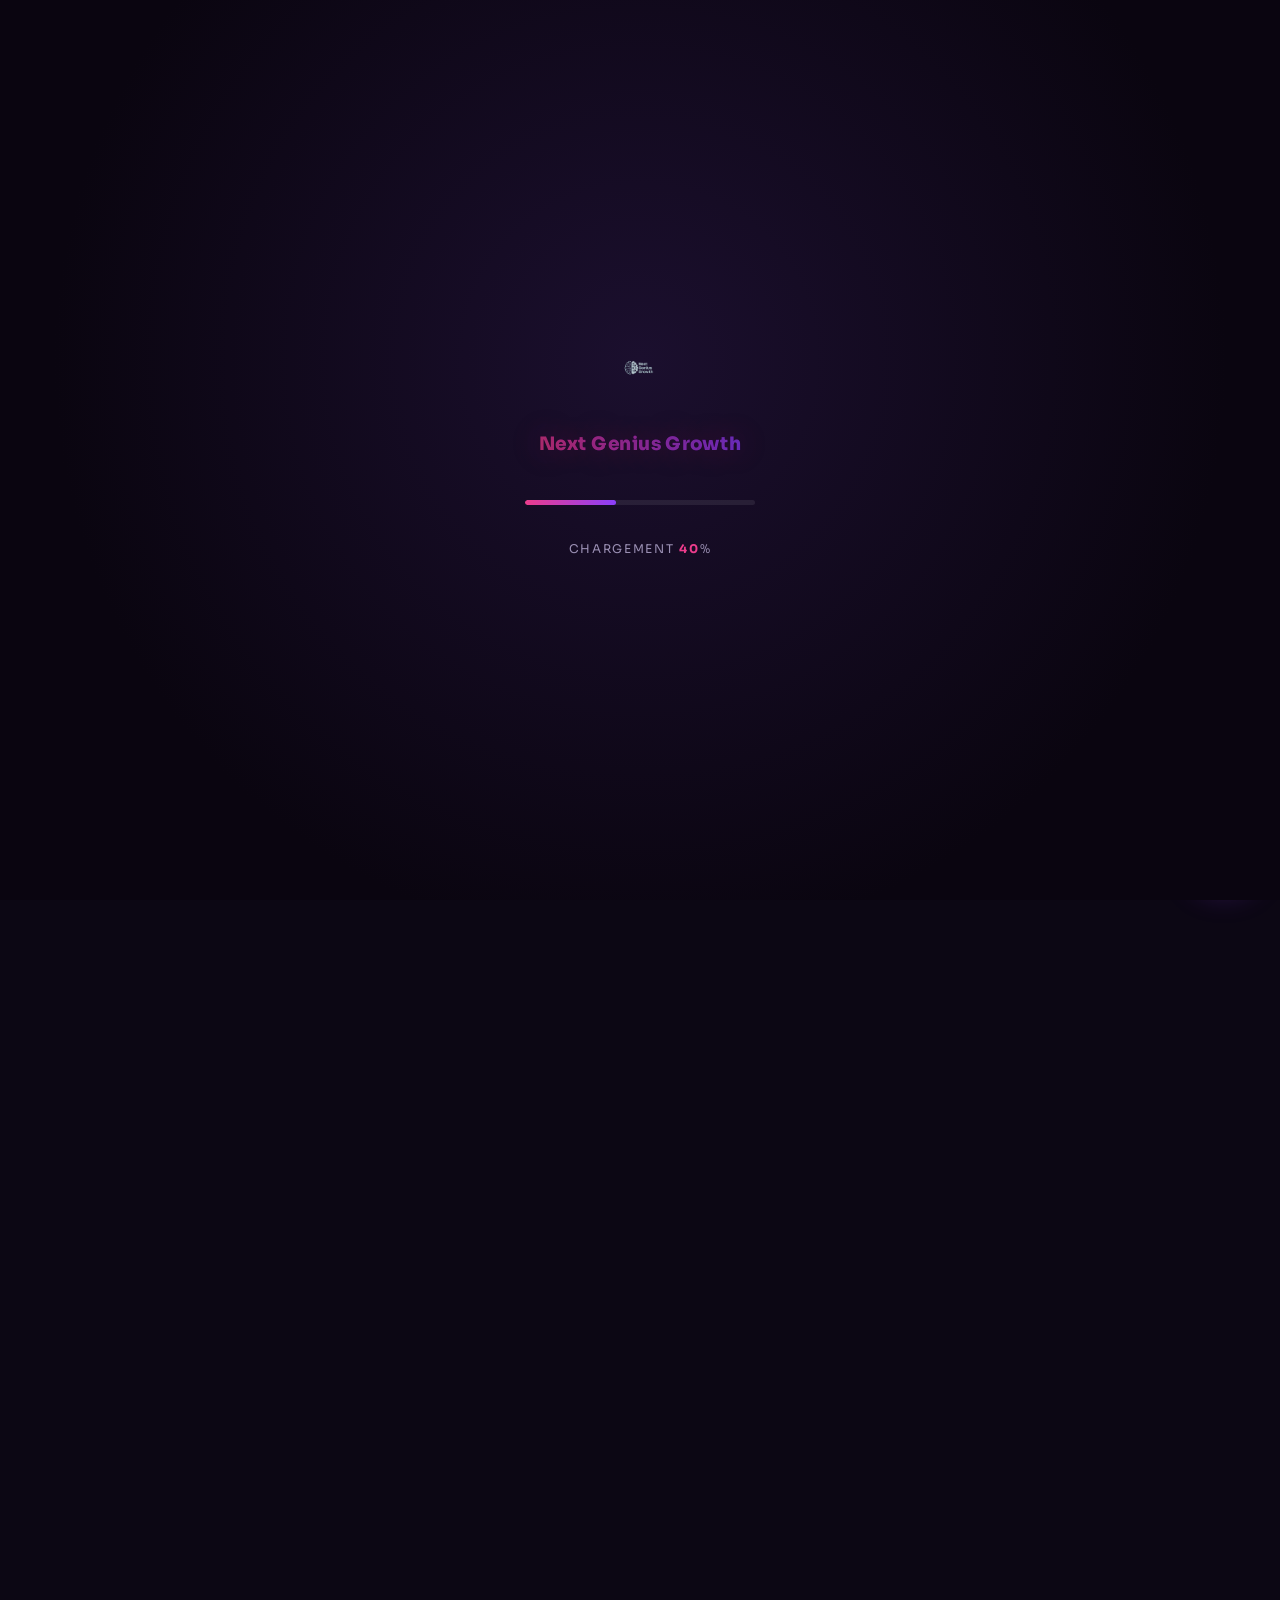
==== index.html @ 1a868443 "Add files via upload" ====
<!DOCTYPE html>
<html lang="fr">
<head>
<meta charset="UTF-8">
<meta name="viewport" content="width=device-width, initial-scale=1.0">
<title>Next Genius Growth — Solutions IT & Marketing Digital</title>
<link rel="stylesheet" href="style.css">
</head>
<body class="is-loading">

<!-- ===== PRÉCHARGEUR — le nom grossit pendant 10s ===== -->
<div id="preloader" class="preloader">
  <div class="preloader-inner">
    <img src="assets/logo.png" alt="Next Genius Growth" class="preloader-logo-small">
    <h1 id="growName" class="grow-name">Next Genius Growth</h1>
    <div class="preloader-bar"><div id="barFill" class="preloader-bar-fill"></div></div>
    <p class="preloader-text">Chargement <span id="loadPercent">0</span>%</p>
  </div>
</div>

<!-- ===== CONTENU DU SITE ===== -->
<div id="siteContent" class="site-content">

<header>
  <nav>
    <a href="index.html" class="logo"><img src="assets/logo.png" alt="Next Genius Growth" class="logo-img"></a>
    <div class="nav-links">
      <a href="index.html" class="active">Accueil</a>
      <a href="apropos.html">À propos</a>
      <a href="services.html">Services</a>
      <a href="contact.html">Contact</a>
    </div>
    <div class="nav-cta">
      <a href="contact.html" class="btn btn-grad btn-small">Commencer</a>
      <button class="burger" aria-label="Menu"><span></span><span></span><span></span></button>
    </div>
  </nav>
</header>

<main>

  <!-- HERO -->
  <section class="hero">
    <div class="container hero-grid">
      <div class="hero-copy">
        <span class="eyebrow">Développement web & mobile</span>
        <h1>Des solutions IT qui<br>vous font <span class="accent">travailler plus intelligemment</span></h1>
        <p>Nous concevons des produits digitaux rapides, sécurisés et pensés pour vos utilisateurs — du premier wireframe jusqu'à la mise en production.</p>
        <div style="display:flex; gap:16px; flex-wrap:wrap; justify-content:center;">
          <a href="services.html" class="btn btn-grad">Découvrir nos offres</a>
          <a href="index.html#portfolio" class="btn btn-outline">Voir le portfolio</a>
        </div>
      </div>
      <div class="hero-visual">
        <div class="glow-dot d1"></div>
        <div class="glow-dot d2"></div>
        <div>
          <div class="monitor">
            <div class="monitor-screen">
              <span class="badge">Nouveau projet</span>
              <h4>Créons ensemble une expérience digitale mémorable</h4>
              <div class="bars"><div></div><div></div><div></div></div>
            </div>
          </div>
          <div class="monitor-stand"></div>
          <div class="monitor-base"></div>
          <div class="kb"></div>
        </div>
      </div>
    </div>
  </section>

  <!-- DESCRIPTIONS + FEATURE -->
  <section class="split container">
    <div>
      <div class="desc-block">
        <h2>Ce que nous faisons</h2>
        <p>Chez Next Genius Growth, nous accompagnons les entreprises dans leur transformation digitale : sites web performants, applications sur mesure et stratégies marketing basées sur la donnée.</p>
      </div>
      <div class="desc-block">
        <p>Notre équipe combine design, technique et analyse pour livrer des produits qui convertissent réellement — pas seulement des interfaces jolies, mais des outils qui font grandir votre activité.</p>
      </div>
      <ul class="checklist">
        <li>Expertise en solutions digitales</li>
        <li>Sécurité renforcée à chaque étape</li>
        <li>Approche design innovante</li>
        <li>Stratégie digitale sur mesure</li>
        <li>Marketing stratégique data-driven</li>
        <li>Réactivité et scalabilité</li>
        <li>Décisions basées sur la donnée</li>
        <li>Historique de résultats prouvés</li>
      </ul>
    </div>
    <aside class="feature-card">
      <h3>Nos atouts</h3>
      <ul>
        <li><span class="dot"></span>Interfaces pensées UX/UI</li>
        <li><span class="dot"></span>Objectifs clairs et mesurables</li>
        <li><span class="dot"></span>Applications sécurisées</li>
        <li><span class="dot"></span>Expérience utilisateur fluide</li>
        <li><span class="dot"></span>Design visuel soigné</li>
      </ul>
      <a href="contact.html" class="btn btn-grad">Télécharger la brochure</a>
    </aside>
  </section>

  <!-- SERVICES TEASER -->
  <section class="services container">
    <div class="services-head reveal">
      <span class="eyebrow">Nos activités</span>
      <h2>Cinq expertises, un seul partenaire digital</h2>
      <p>Développement, growth, paiement mobile : découvrez tout ce que nous mettons en œuvre pour votre réussite.</p>
    </div>
    <div class="services-grid">
      <div class="service-card reveal-zoom" style="--d:.05s">
        <div class="service-icon">💻</div>
        <h4>Développement Web & Mobile</h4>
        <p>Sites, e-commerce et applications mobiles sur mesure, pensés pour la performance.</p>
      </div>
      <div class="service-card reveal-zoom" style="--d:.12s">
        <div class="service-icon">🌐</div>
        <h4>Community Builder</h4>
        <p>Animation et croissance de vos communautés sur les réseaux sociaux.</p>
      </div>
      <div class="service-card reveal-zoom" style="--d:.19s">
        <div class="service-icon">🎯</div>
        <h4>Stratégie Digitale</h4>
        <p>Audit, positionnement et feuille de route pour atteindre vos objectifs.</p>
      </div>
      <div class="service-card reveal-zoom" style="--d:.26s">
        <div class="service-icon">💳</div>
        <h4>Agrégateurs de Paiement Mobile</h4>
        <p>Intégration de solutions Mobile Money, Wave, Orange Money dans vos plateformes.</p>
      </div>
      <div class="service-card reveal-zoom" style="--d:.33s">
        <div class="service-icon">📈</div>
        <h4>Marketing Digital</h4>
        <p>Campagnes, SEO/SEA et contenu pour générer trafic qualifié et conversions.</p>
      </div>
      <div class="service-card service-card-cta reveal-zoom" style="--d:.4s">
        <h4>Envie d'en savoir plus ?</h4>
        <p>Découvrez le détail de chaque offre sur notre page Services.</p>
        <a href="services.html" class="btn btn-grad btn-small">Voir nos services</a>
      </div>
    </div>
  </section>

  <!-- PROCESS -->
  <section class="process">
    <div class="container">
      <div class="process-head reveal">
        <span class="eyebrow">Comment ça marche</span>
        <h2>Des résultats concrets en 3 étapes simples</h2>
      </div>
      <div class="steps">
        <div class="step-card reveal" style="--d:.05s">
          <div class="step-icon">1</div>
          <h4>Consultation gratuite</h4>
          <p>On échange sur vos objectifs, votre marché et vos contraintes techniques.</p>
          <a href="contact.html" class="btn btn-grad btn-small">Discuter</a>
        </div>
        <div class="step-card reveal" style="--d:.12s">
          <div class="step-icon">2</div>
          <h4>Découverte du produit</h4>
          <p>Nous cadrons le périmètre et priorisons les fonctionnalités clés.</p>
          <a href="services.html" class="btn btn-grad btn-small">En savoir plus</a>
        </div>
        <div class="step-card reveal" style="--d:.19s">
          <div class="step-icon">3</div>
          <h4>Wireframe & production</h4>
          <p>Maquettes, design final puis développement itératif.</p>
          <a href="services.html" class="btn btn-grad btn-small">En savoir plus</a>
        </div>
        <div class="step-card reveal" style="--d:.26s">
          <div class="step-icon">4</div>
          <h4>Application prototype</h4>
          <p>Tests, retours utilisateurs et mise en ligne du produit.</p>
          <a href="contact.html" class="btn btn-grad btn-small">Lancer</a>
        </div>
      </div>
    </div>
  </section>

  <!-- SHOWCASE -->
  <section id="portfolio" class="showcase container">
    <div class="showcase-frame reveal">
      <div class="showcase-copy">
        <span class="eyebrow">L'avantage Next Genius Growth</span>
        <h2>L'excellence digitale, pensée pour durer</h2>
        <p>De la stratégie à l'exécution, nous construisons des produits robustes qui accompagnent votre croissance sur le long terme.</p>
        <a href="apropos.html" class="btn btn-grad">Découvrir</a>
      </div>
    </div>
  </section>

  <!-- TESTIMONIALS -->
  <section class="testimonials container">
    <span class="eyebrow">Témoignages</span>
    <h2>Ce que disent nos clients</h2>
    <div class="t-grid">
      <div class="t-card reveal" style="--d:.05s">
        <p>« Next Genius Growth a transformé notre présence en ligne. Leur expertise web et leur approche créative ont considérablement renforcé notre marque. »</p>
        <div class="t-person">
          <div class="t-avatar">ST</div>
          <div><strong>Fatim Toure</strong><span>Tour Ray Cosmetics</span></div>
        </div>
      </div>
      <div class="t-card reveal" style="--d:.15s">
        <p>« Choisir Next Genius Growth pour notre marketing digital a tout changé. Notre référencement a décollé et notre visibilité a explosé. »</p>
        <div class="t-person">
          <div class="t-avatar">MC</div>
          <div><strong>Michael Digbeu</strong><span>Digbeu Electronics</span></div>
        </div>
      </div>
      <div class="t-card reveal" style="--d:.25s">
        <p>« L'analyse de données fournie par Next Genius Growth nous a été précieuse. Leur expertise nous aide à prendre de meilleures décisions. »</p>
        <div class="t-person">
          <div class="t-avatar">RM</div>
          <div><strong>George Kouamé</strong><span>Barold Assurances</span></div>
        </div>
      </div>
    </div>
    <div class="t-dots"><span></span><span class="on"></span><span></span></div>
  </section>

</main>

<footer>
  <div class="container">
    <div class="footer-grid">
      <div class="footer-brand">
        <a href="index.html" class="logo"><img src="assets/logo.png" alt="Next Genius Growth" class="logo-img"></a>
        <p>Transformer les idées en excellence digitale. Nous élevons votre solution digitale grâce à un design innovant et une stratégie sur mesure.</p>
        <div class="socials">
          <a href="#">f</a><a href="#">in</a><a href="#">ig</a><a href="#">yt</a>
        </div>
      </div>
      <div class="footer-col">
        <h5>Services</h5>
        <ul>
          <li><a href="services.html">Développement web & mobile</a></li>
          <li><a href="services.html">Community builder</a></li>
          <li><a href="services.html">Stratégie digitale</a></li>
          <li><a href="services.html">Agrégateurs de paiement mobile</a></li>
          <li><a href="services.html">Marketing digital</a></li>
        </ul>
      </div>
      <div class="footer-col">
        <h5>Contact</h5>
        <ul>
          <li><a href="tel:+2250105506377">+225 01 05 50 63 77</a></li>
          <li><a href="mailto:goldgeniusgeneration@gmail.com">goldgeniusgeneration@gmail.com</a></li>
          <li><a href="contact.html">Nous écrire</a></li>
        </ul>
      </div>
      <div class="footer-col">
        <h5>Entreprise</h5>
        <ul>
          <li><a href="apropos.html">À propos</a></li>
          <li><a href="apropos.html">Notre équipe</a></li>
          <li><a href="apropos.html">Notre parcours</a></li>
          <li><a href="services.html">Nos services</a></li>
          <li><a href="contact.html">Mentions légales</a></li>
        </ul>
      </div>
    </div>
    <div class="footer-bottom">
      <span>© 2026 Next Genius Growth. Tous droits réservés.</span>
      <div class="links">
        <a href="#">Conditions d'utilisation</a>
        <a href="#">Politique de confidentialité</a>
        <a href="#">Politique de cookies</a>
      </div>
    </div>
  </div>
</footer>

</div><!-- /siteContent -->

<!-- ===== POPUP ===== -->
<div id="popupOverlay" class="popup-overlay">
  <div class="popup-card">
    <button id="popupClose" class="popup-close" aria-label="Fermer">✕</button>
    <div class="popup-icon">🎁</div>
    <h3>Un audit digital offert</h3>
    <p>Laissez-nous votre email, notre équipe vous contacte sous 24h pour un audit gratuit de votre présence en ligne.</p>
    <form id="popupForm" class="popup-form">
      <input type="text" placeholder="Votre nom" required>
      <input type="email" placeholder="Votre email" required>
      <button type="submit" class="btn btn-grad">Recevoir mon audit gratuit</button>
    </form>
    <p class="popup-fine">Aucun spam, désinscription en un clic.</p>
  </div>
</div>

<script src="script.js"></script>
</body>
</html>
---- style.css ----
@import url('https://fonts.googleapis.com/css2?family=Sora:wght@400;500;600;700;800&family=Inter:wght@400;500;600&display=swap');

:root{
  --bg: #0c0714;
  --bg-2: #120a1f;
  --panel: #17102a;
  --panel-light: #1e1533;
  --border: rgba(255,255,255,0.08);
  --text: #ede8f5;
  --muted: #9a8fb3;
  --pink: #ec3c8c;
  --purple: #8b3ffb;
  --orange: #ff9a5c;
  --grad: linear-gradient(90deg, var(--pink), var(--purple));
  --grad-soft: linear-gradient(135deg, rgba(236,60,140,0.18), rgba(139,63,251,0.18));
  --radius: 18px;
}

*{box-sizing:border-box; margin:0; padding:0;}
html{scroll-behavior:smooth;}
body{
  background: var(--bg);
  color: var(--text);
  font-family:'Inter', sans-serif;
  line-height:1.6;
  overflow-x:hidden;
  -webkit-text-size-adjust:100%;
  text-size-adjust:100%;
}
body.is-loading{overflow:hidden; height:100vh;}
h1,h2,h3,h4{font-family:'Sora', sans-serif; font-weight:700; letter-spacing:-0.02em;}
a{text-decoration:none; color:inherit;}
ul{list-style:none;}
img{max-width:100%; display:block;}
.container{max-width:1180px; margin:0 auto; padding:0 32px; width:100%;}

/* Buttons */
.btn{
  display:inline-flex; align-items:center; gap:8px;
  padding:13px 26px; border-radius:100px;
  font-weight:600; font-size:14px; font-family:'Inter', sans-serif;
  border:none; cursor:pointer; transition:transform .25s ease, box-shadow .25s ease;
  white-space:nowrap;
}
.btn-grad{
  background: var(--grad);
  color:#fff;
  box-shadow:0 8px 24px rgba(236,60,140,0.28);
}
.btn-grad:hover{transform:translateY(-2px); box-shadow:0 12px 30px rgba(236,60,140,0.4);}
.btn-outline{
  background:transparent; color:var(--text); border:1px solid var(--border);
}
.btn-outline:hover{border-color:rgba(255,255,255,0.25); background:rgba(255,255,255,0.03);}
.btn-small{padding:9px 20px; font-size:13px;}

.eyebrow{
  display:inline-block; font-size:12px; font-weight:600; letter-spacing:0.16em;
  text-transform:uppercase; color:var(--pink); margin-bottom:14px;
}

/* ===== PRELOADER ===== */
.preloader{
  position:fixed; inset:0; z-index:9999;
  background: radial-gradient(circle at 50% 40%, #1b0f2e, #0a0510 70%);
  display:flex; flex-direction:column; align-items:center; justify-content:center;
  gap:30px;
  transition:opacity .6s ease, visibility .6s ease;
  overflow:hidden;
}
.preloader.fade-out{opacity:0; visibility:hidden; pointer-events:none;}
.preloader-inner{
  display:flex; flex-direction:column; align-items:center; gap:34px;
  padding:0 24px; text-align:center;
}
.preloader-logo-small{
  width:56px; height:56px; object-fit:contain;
  opacity:.85;
  animation: float-logo 3s ease-in-out infinite;
}
@keyframes float-logo{ 0%,100%{transform:translateY(0);} 50%{transform:translateY(-6px);} }
.grow-name{
  font-family:'Sora', sans-serif; font-weight:800;
  font-size:15px; letter-spacing:0.02em;
  color:#fff;
  background:var(--grad);
  -webkit-background-clip:text; background-clip:text; -webkit-text-fill-color:transparent;
  transform:scale(0.4);
  opacity:0.35;
  transition:none;
  will-change:transform, opacity;
  white-space:nowrap;
}
.preloader-bar{
  width:230px; height:5px; border-radius:10px;
  background:rgba(255,255,255,0.08);
  overflow:hidden;
  margin-top:10px;
  max-width:70vw;
}
.preloader-bar-fill{
  height:100%; width:0%;
  background:var(--grad);
  border-radius:10px;
}
.preloader-text{
  font-family:'Sora', sans-serif; font-size:12px; letter-spacing:0.14em;
  text-transform:uppercase; color:var(--muted);
}
.preloader-text span{color:var(--pink); font-weight:700;}

.site-content{ opacity:0; transition:opacity .7s ease; }
.site-content.revealed{ opacity:1; }

/* ===== NAV ===== */
header{
  position:sticky; top:0; z-index:100;
  background:rgba(12,7,20,0.75);
  backdrop-filter:blur(14px);
  border-bottom:1px solid var(--border);
}
nav{
  display:flex; align-items:center; justify-content:space-between;
  padding:14px 32px; max-width:1180px; margin:0 auto;
  position:relative;
}
.logo{display:flex; align-items:center; gap:10px;}
.logo-img{height:52px; width:auto;}
.nav-links{display:flex; align-items:center; gap:36px;}
.nav-links a{font-size:14.5px; color:var(--muted); font-weight:500; transition:color .2s;}
.nav-links a:hover{color:var(--text);}
.nav-links a.active{color:var(--text);}
.nav-cta{display:flex; align-items:center; gap:20px;}
.burger{display:none; flex-direction:column; gap:5px; cursor:pointer; background:none; border:none; padding:8px; z-index:110;}
.burger span{width:22px; height:2px; background:var(--text); transition:transform .25s ease, opacity .25s ease;}

/* ===== HERO ===== */
.hero{
  position:relative;
  padding:80px 0 110px;
  overflow:hidden;
}
.hero::before{
  content:'';
  position:absolute; top:-200px; right:-160px;
  width:600px; height:600px; border-radius:50%;
  background:radial-gradient(circle, rgba(139,63,251,0.35), transparent 70%);
  filter:blur(10px);
  pointer-events:none;
}
.hero-grid{
  display:grid; grid-template-columns:1fr 1fr; align-items:center; gap:50px;
  position:relative; z-index:2;
}
.hero-copy h1{
  font-size:clamp(28px, 4.6vw, 46px); line-height:1.15; margin-bottom:22px;
}
.hero-copy h1 .accent{
  background:var(--grad);
  -webkit-background-clip:text; background-clip:text; color:transparent;
}
.hero-copy p{color:var(--muted); font-size:16px; max-width:440px; margin-bottom:34px;}

.hero-visual{position:relative; display:flex; justify-content:center;}
.monitor{
  width:100%; max-width:440px;
  background:#0a0612;
  border-radius:16px;
  border:1px solid rgba(255,255,255,0.08);
  box-shadow:0 40px 90px -20px rgba(0,0,0,0.7), 0 0 90px rgba(139,63,251,0.25);
  padding:12px;
  transform:perspective(900px) rotateY(-6deg) rotateX(2deg);
}
.monitor-screen{
  aspect-ratio:16/10.5;
  border-radius:9px;
  background:linear-gradient(160deg, #1b1030, #100a1e 60%, #23113a);
  position:relative; overflow:hidden;
  padding:20px;
}
.monitor-screen .badge{
  display:inline-block; font-size:9px; padding:5px 10px; border-radius:20px;
  background:var(--grad); color:#fff; font-weight:700; margin-bottom:12px;
}
.monitor-screen h4{color:#fff; font-size:16px; max-width:70%; line-height:1.35; margin-bottom:16px;}
.monitor-screen .bars{display:flex; flex-direction:column; gap:8px; width:55%;}
.monitor-screen .bars div{height:8px; border-radius:4px; background:rgba(255,255,255,0.12);}
.monitor-screen .bars div:nth-child(1){width:100%; background:var(--grad);}
.monitor-screen .bars div:nth-child(2){width:75%;}
.monitor-screen .bars div:nth-child(3){width:60%;}
.monitor-stand{
  width:70px; height:46px; margin:0 auto;
  background:linear-gradient(#e9e9ee,#c7c7d1);
  clip-path:polygon(35% 0, 65% 0, 100% 100%, 0 100%);
}
.monitor-base{
  width:150px; height:10px; margin:0 auto; border-radius:6px;
  background:linear-gradient(#f1f1f4,#c9c9d3);
}
.kb{
  width:220px; height:14px; margin:10px auto 0; border-radius:4px;
  background:linear-gradient(#f4f4f7,#d2d2da);
}
.glow-dot{
  position:absolute; width:14px; height:14px; border-radius:50%;
  background:var(--pink); box-shadow:0 0 20px 6px rgba(236,60,140,0.6);
}
.glow-dot.d1{top:10%; left:-4%;}
.glow-dot.d2{bottom:14%; right:-2%; background:var(--purple); box-shadow:0 0 20px 6px rgba(139,63,251,0.6);}

/* ===== DESCRIPTIONS / FEATURE ===== */
.split{
  display:grid; grid-template-columns:1.35fr 1fr; gap:36px;
  padding:70px 0;
}
.split h2{font-size:clamp(22px, 3vw, 26px); margin-bottom:6px;}
.desc-block{margin-bottom:26px;}
.desc-block p{color:var(--muted); font-size:15px;}
.checklist{
  display:grid; grid-template-columns:1fr 1fr; gap:12px 24px; margin-top:26px;
}
.checklist li{
  display:flex; align-items:flex-start; gap:10px; font-size:14.5px; color:var(--text);
}
.checklist li::before{
  content:'✓'; flex:none; width:18px; height:18px; border-radius:50%;
  background:var(--grad); color:#fff; font-size:11px; font-weight:800;
  display:flex; align-items:center; justify-content:center; margin-top:2px;
}

.feature-card{
  background:var(--panel);
  border:1px solid var(--border);
  border-radius:var(--radius);
  padding:32px;
  align-self:start;
}
.feature-card h3{font-size:19px; margin-bottom:20px;}
.feature-card ul li{
  display:flex; align-items:center; gap:12px;
  padding:11px 0; border-bottom:1px solid var(--border);
  font-size:14.5px; color:var(--text);
}
.feature-card ul li:last-of-type{border-bottom:none;}
.feature-card ul li .dot{
  width:8px; height:8px; border-radius:50%; background:var(--grad); flex:none;
}
.feature-card .btn{width:100%; justify-content:center; margin-top:22px;}

/* ===== PROCESS ===== */
.process{
  position:relative;
  padding:90px 0;
  text-align:center;
}
.process::before{
  content:'';
  position:absolute; top:0; left:50%; transform:translateX(-50%);
  width:520px; height:260px;
  background:radial-gradient(ellipse at top, rgba(139,63,251,0.35), transparent 70%);
  pointer-events:none;
}
.process-head{position:relative; z-index:2; max-width:640px; margin:0 auto 56px;}
.process-head h2{font-size:clamp(24px, 3.6vw, 30px); margin-top:8px;}
.steps{
  display:grid; grid-template-columns:repeat(4,1fr); gap:24px;
  position:relative; z-index:2;
}
.step-card{
  background:var(--panel);
  border:1px solid var(--border);
  border-radius:var(--radius);
  padding:34px 22px 26px;
}
.step-icon{
  width:60px; height:60px; border-radius:50%;
  background:var(--grad);
  display:flex; align-items:center; justify-content:center;
  margin:0 auto 18px;
  font-family:'Sora'; font-weight:700; color:#fff; font-size:18px;
}
.step-card h4{font-size:16px; margin-bottom:8px;}
.step-card p{color:var(--muted); font-size:13.5px; margin-bottom:18px;}

/* ===== SERVICES ===== */
.services{padding:20px 0 90px; text-align:center;}
.services-head{max-width:640px; margin:0 auto 50px;}
.services-head h2{font-size:clamp(24px, 3.6vw, 30px); margin-bottom:14px;}
.services-head p{color:var(--muted); font-size:15px;}
.services-grid{
  display:grid; grid-template-columns:repeat(3,1fr); gap:24px;
  text-align:left;
}
.service-card{
  background:var(--panel);
  border:1px solid var(--border);
  border-radius:var(--radius);
  padding:32px 28px;
  transition:transform .25s ease, border-color .25s ease;
}
.service-card:hover{transform:translateY(-4px); border-color:rgba(236,60,140,0.35);}
.service-icon{
  width:52px; height:52px; border-radius:14px;
  background:var(--grad-soft);
  display:flex; align-items:center; justify-content:center;
  font-size:22px; margin-bottom:18px;
}
.service-card h4{font-size:16.5px; margin-bottom:10px;}
.service-card p{color:var(--muted); font-size:13.5px;}
.service-card-cta{
  background:var(--grad-soft);
  border:1px solid rgba(236,60,140,0.3);
  display:flex; flex-direction:column; justify-content:center; align-items:flex-start;
  gap:6px;
}
.service-card-cta h4{margin-bottom:4px;}
.service-card-cta p{margin-bottom:16px;}

/* ===== CONTACT ===== */
.contact{padding:20px 0 100px; text-align:center;}
.contact-head{max-width:560px; margin:0 auto 40px;}
.contact-head h2{font-size:clamp(22px, 3.4vw, 28px); margin-bottom:12px;}
.contact-head p{color:var(--muted); font-size:15px;}
.contact-grid{
  display:grid; grid-template-columns:repeat(2,1fr); gap:22px;
  max-width:760px; margin:0 auto;
}
.contact-card{
  display:flex; align-items:center; gap:16px; text-align:left;
  background:var(--panel);
  border:1px solid var(--border);
  border-radius:var(--radius);
  padding:24px 26px;
  transition:transform .25s ease, border-color .25s ease;
}
.contact-card:hover{transform:translateY(-4px); border-color:rgba(139,63,251,0.4);}
.contact-icon{
  width:50px; height:50px; border-radius:50%; flex:none;
  background:var(--grad);
  display:flex; align-items:center; justify-content:center;
  font-size:20px;
}
.contact-label{font-size:12px; color:var(--muted); text-transform:uppercase; letter-spacing:0.05em; display:block; margin-bottom:4px;}
.contact-value{font-size:15px; font-weight:600; color:var(--text); word-break:break-word;}

/* ===== SHOWCASE / CTA IMAGE ===== */
.showcase{
  position:relative; padding:0 0 90px;
}
.showcase-frame{
  position:relative; border-radius:24px; overflow:hidden;
  min-height:420px;
  background:
    linear-gradient(100deg, rgba(10,6,17,0.9) 30%, rgba(10,6,17,0.15) 70%),
    linear-gradient(135deg, #241338, #150a24 60%, #2a1440);
  display:flex; align-items:center;
  border:1px solid var(--border);
}
.showcase-frame::after{
  content:'';
  position:absolute; right:6%; top:50%; transform:translateY(-50%);
  width:220px; height:220px; border-radius:50%;
  background:radial-gradient(circle, rgba(236,60,140,0.35), transparent 70%);
  filter:blur(6px);
}
.showcase-copy{
  position:relative; z-index:2; max-width:460px; padding:56px 60px;
}
.showcase-copy h2{font-size:clamp(22px, 3.4vw, 28px); margin-bottom:16px;}
.showcase-copy p{color:var(--muted); font-size:15px; margin-bottom:26px;}

/* ===== TESTIMONIALS ===== */
.testimonials{padding:30px 0 100px; text-align:center;}
.testimonials h2{font-size:clamp(22px, 3.4vw, 28px); margin-bottom:50px;}
.t-grid{display:grid; grid-template-columns:repeat(3,1fr); gap:24px;}
.t-card{
  background:var(--panel);
  border:1px solid var(--border);
  border-radius:var(--radius);
  padding:30px 26px;
  text-align:left;
}
.t-card p{font-size:14.5px; color:var(--text); margin-bottom:22px;}
.t-person{display:flex; align-items:center; gap:12px;}
.t-avatar{
  width:42px; height:42px; border-radius:50%;
  background:var(--grad);
  display:flex; align-items:center; justify-content:center;
  font-weight:700; font-family:'Sora'; color:#fff; font-size:15px; flex:none;
}
.t-person strong{font-size:14px; display:block;}
.t-person span{font-size:12px; color:var(--muted); text-transform:uppercase; letter-spacing:0.04em;}
.t-dots{display:flex; justify-content:center; gap:8px; margin-top:38px;}
.t-dots span{width:6px; height:6px; border-radius:50%; background:var(--border);}
.t-dots span.on{background:var(--grad); width:20px; border-radius:4px;}

/* ===== FOOTER ===== */
footer{border-top:1px solid var(--border); padding:70px 0 26px; background:var(--bg-2);}
.footer-grid{
  display:grid; grid-template-columns:1.6fr 1fr 1fr 1fr; gap:40px;
  padding-bottom:50px;
}
.footer-brand p{color:var(--muted); font-size:14px; margin:18px 0 22px; max-width:280px;}
.socials{display:flex; gap:10px;}
.socials a{
  width:34px; height:34px; border-radius:50%; border:1px solid var(--border);
  display:flex; align-items:center; justify-content:center; font-size:13px;
  color:var(--muted); transition:.2s;
}
.socials a:hover{background:var(--grad); color:#fff; border-color:transparent;}
.footer-col h5{font-size:14.5px; margin-bottom:18px;}
.footer-col ul li{margin-bottom:12px;}
.footer-col ul li a{color:var(--muted); font-size:14px; transition:color .2s;}
.footer-col ul li a:hover{color:var(--text);}
.footer-bottom{
  display:flex; justify-content:space-between; align-items:center;
  padding-top:26px; border-top:1px solid var(--border);
  font-size:13px; color:var(--muted); flex-wrap:wrap; gap:12px;
}
.footer-bottom .links{display:flex; gap:22px; flex-wrap:wrap;}

/* ===== POPUP MODAL ===== */
.popup-overlay{
  position:fixed; inset:0; z-index:1000;
  background:rgba(6,3,12,0.72);
  backdrop-filter:blur(4px);
  display:flex; align-items:center; justify-content:center;
  opacity:0; visibility:hidden; pointer-events:none;
  transition:opacity .35s ease, visibility .35s ease;
  padding:20px;
}
.popup-overlay.open{ opacity:1; visibility:visible; pointer-events:auto; }
.popup-card{
  position:relative;
  width:100%; max-width:420px;
  background:var(--panel);
  border:1px solid var(--border);
  border-radius:var(--radius);
  padding:36px 32px;
  text-align:center;
  transform:translateY(16px) scale(0.97);
  transition:transform .35s ease;
  box-shadow:0 40px 90px -20px rgba(0,0,0,0.6);
  max-height:90vh;
  overflow-y:auto;
}
.popup-overlay.open .popup-card{ transform:translateY(0) scale(1); }
.popup-close{
  position:absolute; top:14px; right:14px;
  width:32px; height:32px; border-radius:50%;
  background:rgba(255,255,255,0.06); border:1px solid var(--border);
  color:var(--text); font-size:15px; cursor:pointer;
  display:flex; align-items:center; justify-content:center;
  transition:.2s;
}
.popup-close:hover{background:var(--grad); border-color:transparent;}
.popup-icon{
  width:56px; height:56px; border-radius:50%; margin:0 auto 18px;
  background:var(--grad); display:flex; align-items:center; justify-content:center;
  font-size:22px;
}
.popup-card h3{font-size:20px; margin-bottom:10px;}
.popup-card p{color:var(--muted); font-size:14px; margin-bottom:22px;}
.popup-form{display:flex; flex-direction:column; gap:12px;}
.popup-form input{
  width:100%; padding:12px 16px; border-radius:10px;
  background:var(--bg-2); border:1px solid var(--border); color:var(--text);
  font-size:16px; font-family:'Inter', sans-serif;
}
.popup-form input:focus{outline:none; border-color:var(--purple);}
.popup-form .btn{justify-content:center; margin-top:4px;}
.popup-fine{font-size:11.5px; color:var(--muted); margin-top:14px;}

/* ===== AI CHAT WIDGET ===== */
.ai-toggle{
  position:fixed; bottom:26px; right:26px; z-index:900;
  width:60px; height:60px; border-radius:50%;
  background:var(--grad); border:none; cursor:pointer;
  display:flex; align-items:center; justify-content:center;
  box-shadow:0 14px 34px rgba(139,63,251,0.45);
  transition:transform .25s ease;
}
.ai-toggle:hover{transform:scale(1.06);}
.ai-toggle svg{width:26px; height:26px;}
.ai-toggle .ping{
  position:absolute; inset:-4px; border-radius:50%;
  border:2px solid rgba(236,60,140,0.5);
  animation:ping-ring 2.2s ease-out infinite;
}
@keyframes ping-ring{
  0%{transform:scale(0.9); opacity:0.9;}
  80%{transform:scale(1.35); opacity:0;}
  100%{opacity:0;}
}

.ai-chat{
  position:fixed; bottom:100px; right:26px; z-index:900;
  width:340px; max-width:calc(100vw - 40px);
  height:460px; max-height:70vh;
  background:var(--panel);
  border:1px solid var(--border);
  border-radius:20px;
  display:flex; flex-direction:column;
  overflow:hidden;
  box-shadow:0 30px 70px -20px rgba(0,0,0,0.65);
  transform:translateY(16px) scale(0.96);
  opacity:0; visibility:hidden; pointer-events:none;
  transition:opacity .3s ease, transform .3s ease, visibility .3s ease;
}
.ai-chat.open{ opacity:1; visibility:visible; pointer-events:auto; transform:translateY(0) scale(1); }
.ai-chat-head{
  display:flex; align-items:center; gap:10px;
  padding:16px 18px; background:var(--grad); color:#fff;
}
.ai-chat-head img{width:30px; height:30px; border-radius:50%; background:#fff; padding:3px;}
.ai-chat-head div strong{font-size:14px; display:block;}
.ai-chat-head div span{font-size:11.5px; opacity:0.85; display:flex; align-items:center; gap:5px;}
.ai-chat-head div span::before{content:''; width:7px; height:7px; border-radius:50%; background:#4ef58c; display:inline-block;}
.ai-chat-close{
  margin-left:auto; background:none; border:none; color:#fff; font-size:16px; cursor:pointer; opacity:0.85;
}
.ai-chat-body{
  flex:1; padding:16px; overflow-y:auto;
  display:flex; flex-direction:column; gap:10px;
  background:var(--bg-2);
  -webkit-overflow-scrolling:touch;
}
.ai-msg{
  max-width:82%; padding:10px 14px; border-radius:14px; font-size:13.5px; line-height:1.5;
}
.ai-msg.bot{
  align-self:flex-start;
  background:var(--panel-light); border:1px solid var(--border); border-bottom-left-radius:4px;
}
.ai-msg.user{
  align-self:flex-end;
  background:var(--grad); color:#fff; border-bottom-right-radius:4px;
}
.ai-typing{
  align-self:flex-start; display:flex; gap:4px; padding:12px 14px;
  background:var(--panel-light); border:1px solid var(--border); border-radius:14px; border-bottom-left-radius:4px;
}
.ai-typing span{width:6px; height:6px; border-radius:50%; background:var(--muted); animation:typing-bounce 1.2s infinite;}
.ai-typing span:nth-child(2){animation-delay:.15s;}
.ai-typing span:nth-child(3){animation-delay:.3s;}
@keyframes typing-bounce{ 0%,60%,100%{transform:translateY(0); opacity:.5;} 30%{transform:translateY(-4px); opacity:1;} }
.ai-chat-foot{
  display:flex; gap:8px; padding:12px; border-top:1px solid var(--border); background:var(--panel);
}
.ai-chat-foot input{
  flex:1; padding:11px 14px; border-radius:100px;
  background:var(--bg-2); border:1px solid var(--border); color:var(--text); font-size:16px;
  font-family:'Inter', sans-serif;
}
.ai-chat-foot input:focus{outline:none; border-color:var(--purple);}
.ai-chat-foot button{
  width:40px; height:40px; border-radius:50%; border:none; cursor:pointer;
  background:var(--grad); color:#fff; display:flex; align-items:center; justify-content:center; flex:none;
}

/* ===== SCROLL REVEAL ANIMATIONS ===== */
.reveal, .reveal-left, .reveal-right, .reveal-zoom{
  opacity:0;
  transition:opacity .8s ease, transform .8s cubic-bezier(.16,.84,.44,1);
  transition-delay:var(--d, 0s);
}
.reveal{ transform:translateY(32px); }
.reveal-left{ transform:translateX(-55px); }
.reveal-right{ transform:translateX(55px); }
.reveal-zoom{ transform:scale(.82); }
.reveal.in-view, .reveal-left.in-view, .reveal-right.in-view, .reveal-zoom.in-view{
  opacity:1; transform:none;
}

/* ===== SUB-PAGE HERO BANNER (Services / À propos / Contact) ===== */
.page-hero{
  position:relative;
  padding:60px 0 30px;
  text-align:center;
  overflow:hidden;
}
.page-hero .eyebrow{display:block;}

/* ===== SERVICES — animation unique : révélation masquée ligne par ligne ===== */
.svc-hero{ position:relative; }
.svc-hero::before{
  content:'';
  position:absolute; top:-140px; left:50%; transform:translateX(-50%);
  width:640px; height:320px;
  background:radial-gradient(ellipse at top, rgba(236,60,140,0.3), transparent 70%);
  pointer-events:none;
}
.svc-hero .mask-line{ overflow:hidden; }
.svc-hero h1{ font-size:clamp(26px, 4.4vw, 38px); line-height:1.25; }
.svc-hero .mask-line span{
  display:inline-block;
  transform:translateY(115%);
  animation:mask-up .85s cubic-bezier(.16,.84,.44,1) forwards;
}
.svc-hero .mask-line:nth-child(1) span{ animation-delay:.08s; }
.svc-hero .mask-line:nth-child(2) span{ animation-delay:.2s; background:var(--grad); -webkit-background-clip:text; background-clip:text; -webkit-text-fill-color:transparent; }
@keyframes mask-up{ to{ transform:translateY(0); } }
.svc-hero p.lead{
  max-width:620px; margin:22px auto 0; color:var(--muted); font-size:15.5px;
  opacity:0; animation:fade-up-in .8s ease forwards; animation-delay:.55s;
}
@keyframes fade-up-in{ from{opacity:0; transform:translateY(18px);} to{opacity:1; transform:translateY(0);} }
.svc-icon-orbit{
  position:absolute; inset:0; pointer-events:none; z-index:0;
}
.svc-icon-orbit span{
  position:absolute; font-size:20px; opacity:.18;
  animation:orbit-float 7s ease-in-out infinite;
}
@keyframes orbit-float{ 0%,100%{transform:translateY(0) rotate(0deg);} 50%{transform:translateY(-18px) rotate(8deg);} }

.svc-intro{ padding:20px 0 10px; }
.svc-intro-grid{ display:grid; grid-template-columns:1fr 1fr; gap:44px; align-items:center; }
.svc-intro h2{ font-size:clamp(22px, 3vw, 26px); margin-bottom:16px; }
.svc-intro p{ color:var(--muted); font-size:15px; margin-bottom:14px; }
.svc-intro .stats-row{ display:flex; gap:34px; margin-top:26px; flex-wrap:wrap; }
.svc-intro .stat{ text-align:left; }
.svc-intro .stat .counter{
  font-family:'Sora'; font-size:30px; font-weight:800;
  background:var(--grad); -webkit-background-clip:text; background-clip:text; -webkit-text-fill-color:transparent;
  display:block;
}
.svc-intro .stat span.label{ font-size:12.5px; color:var(--muted); }
.svc-visual-card{
  background:var(--panel); border:1px solid var(--border); border-radius:var(--radius);
  padding:34px; position:relative;
}
.svc-visual-card h4{ font-size:15px; margin-bottom:16px; }
.svc-visual-card .bar-row{ display:flex; align-items:center; gap:12px; margin-bottom:14px; }
.svc-visual-card .bar-row span{ font-size:12.5px; color:var(--muted); width:120px; flex:none; }
.svc-visual-card .bar-track{ flex:1; height:8px; border-radius:6px; background:rgba(255,255,255,0.06); overflow:hidden; }
.svc-visual-card .bar-fill{ height:100%; border-radius:6px; background:var(--grad); width:0%; transition:width 1.4s cubic-bezier(.16,.84,.44,1); }
.svc-visual-card.in-view .bar-fill{ }

.svc-detail{ padding:80px 0 20px; }
.svc-detail-list{ display:flex; flex-direction:column; gap:22px; }
.svc-detail-item{
  display:grid; grid-template-columns:64px 1fr; gap:22px;
  background:var(--panel); border:1px solid var(--border); border-radius:var(--radius);
  padding:28px 30px;
}
.svc-detail-icon{
  width:64px; height:64px; border-radius:16px; background:var(--grad-soft);
  display:flex; align-items:center; justify-content:center; font-size:26px;
}
.svc-detail-item h3{ font-size:19px; margin-bottom:8px; }
.svc-detail-item p{ color:var(--muted); font-size:14.5px; margin-bottom:12px; }
.svc-detail-item ul{ display:grid; grid-template-columns:1fr 1fr; gap:8px 20px; }
.svc-detail-item ul li{ font-size:13.5px; color:var(--text); display:flex; gap:8px; align-items:flex-start; }
.svc-detail-item ul li::before{ content:'—'; color:var(--pink); flex:none; }

/* ===== FLOATING SERVICE CARD ===== */
.floating-service-card{
  position:fixed; bottom:26px; left:26px; z-index:850;
  width:300px; max-width:calc(100vw - 40px);
  background:var(--panel); border:1px solid var(--border); border-radius:18px;
  padding:22px 22px 20px;
  box-shadow:0 30px 70px -20px rgba(0,0,0,0.6);
  transform:translateY(24px) scale(.95);
  opacity:0; visibility:hidden; pointer-events:none;
  transition:opacity .35s ease, transform .35s ease, visibility .35s ease;
}
.floating-service-card.open{ opacity:1; visibility:visible; pointer-events:auto; transform:translateY(0) scale(1); }
.floating-service-card .fsc-close{
  position:absolute; top:12px; right:12px; width:26px; height:26px; border-radius:50%;
  background:rgba(255,255,255,0.06); border:1px solid var(--border); color:var(--text);
  cursor:pointer; font-size:12px; display:flex; align-items:center; justify-content:center;
}
.floating-service-card .fsc-icon{
  width:44px; height:44px; border-radius:12px; background:var(--grad);
  display:flex; align-items:center; justify-content:center; font-size:19px; margin-bottom:12px;
}
.floating-service-card h4{ font-size:15px; margin-bottom:6px; }
.floating-service-card p{ font-size:13px; color:var(--muted); margin-bottom:14px; }
.floating-service-card .btn{ width:100%; justify-content:center; }
.floating-service-tab{
  position:fixed; bottom:26px; left:26px; z-index:850;
  padding:12px 18px; border-radius:100px;
  background:var(--grad); color:#fff; font-size:13px; font-weight:600;
  border:none; cursor:pointer; box-shadow:0 14px 34px rgba(139,63,251,0.4);
  display:none; align-items:center; gap:8px;
}
.floating-service-tab.show{ display:flex; }

/* ===== À PROPOS — animation unique : convergence gauche/droite ===== */
.abt-hero{
  display:grid; grid-template-columns:0.9fr 1.1fr; gap:50px; align-items:center;
  padding:60px 0 40px;
}
.abt-hero-visual{
  position:relative; opacity:0; transform:translateX(-60px);
  animation:slide-in-left .9s cubic-bezier(.16,.84,.44,1) forwards; animation-delay:.1s;
}
.abt-hero-visual .ring{
  width:280px; height:280px; border-radius:50%;
  border:2px dashed rgba(139,63,251,0.4);
  display:flex; align-items:center; justify-content:center;
  margin:0 auto;
  animation:spin-slow 18s linear infinite;
  max-width:100%;
}
.abt-hero-visual .ring-inner{
  width:190px; height:190px; border-radius:50%;
  background:var(--grad-soft); border:1px solid var(--border);
  display:flex; align-items:center; justify-content:center;
  animation:spin-slow-rev 14s linear infinite;
}
.abt-hero-visual img{ width:86px; height:86px; object-fit:contain; }
@keyframes spin-slow{ to{ transform:rotate(360deg); } }
@keyframes spin-slow-rev{ to{ transform:rotate(-360deg); } }
.abt-hero-copy{
  opacity:0; transform:translateX(60px);
  animation:slide-in-right .9s cubic-bezier(.16,.84,.44,1) forwards; animation-delay:.25s;
}
@keyframes slide-in-left{ to{ opacity:1; transform:translateX(0); } }
@keyframes slide-in-right{ to{ opacity:1; transform:translateX(0); } }
.abt-hero-copy h1{ font-size:clamp(24px, 4vw, 34px); margin-bottom:16px; }
.abt-hero-copy p{ color:var(--muted); font-size:15.5px; }

.abt-story{ padding:70px 0; }
.abt-story-grid{ display:grid; grid-template-columns:1fr 1fr; gap:50px; }
.abt-story h2{ font-size:clamp(22px, 3.4vw, 26px); margin-bottom:16px; }
.abt-story p{ color:var(--muted); font-size:15px; margin-bottom:14px; }

.abt-values{ padding:70px 0; text-align:center; }
.abt-values-head{ max-width:600px; margin:0 auto 46px; }
.abt-values-head h2{ font-size:clamp(22px, 3.4vw, 28px); margin-bottom:14px; }
.values-grid{ display:grid; grid-template-columns:repeat(4,1fr); gap:20px; text-align:left; }
.value-card{
  background:var(--panel); border:1px solid var(--border); border-radius:var(--radius);
  padding:26px 22px;
}
.value-card .v-icon{
  width:46px; height:46px; border-radius:12px; background:var(--grad-soft);
  display:flex; align-items:center; justify-content:center; font-size:20px; margin-bottom:14px;
}
.value-card h4{ font-size:15px; margin-bottom:8px; }
.value-card p{ font-size:13px; color:var(--muted); }

.abt-timeline{ padding:70px 0; }
.abt-timeline-head{ text-align:center; max-width:600px; margin:0 auto 50px; }
.abt-timeline-head h2{ font-size:clamp(22px, 3.4vw, 28px); margin-bottom:14px; }
.timeline{ position:relative; max-width:720px; margin:0 auto; padding-left:30px; border-left:2px solid var(--border); }
.timeline-item{ position:relative; padding-bottom:38px; }
.timeline-item:last-child{ padding-bottom:0; }
.timeline-item::before{
  content:''; position:absolute; left:-38px; top:2px;
  width:14px; height:14px; border-radius:50%; background:var(--grad);
  box-shadow:0 0 0 4px var(--bg-2);
}
.timeline-item .t-year{ font-family:'Sora'; font-weight:700; color:var(--pink); font-size:13px; margin-bottom:6px; display:block; }
.timeline-item h4{ font-size:16px; margin-bottom:6px; }
.timeline-item p{ font-size:13.5px; color:var(--muted); }

.abt-stats{ padding:20px 0 90px; }
.abt-stats-grid{ display:grid; grid-template-columns:repeat(4,1fr); gap:22px; text-align:center; }
.abt-stat-card{ background:var(--panel); border:1px solid var(--border); border-radius:var(--radius); padding:30px 20px; }
.abt-stat-card .counter{
  font-family:'Sora'; font-size:34px; font-weight:800;
  background:var(--grad); -webkit-background-clip:text; background-clip:text; -webkit-text-fill-color:transparent;
  display:block; margin-bottom:8px;
}
.abt-stat-card span.label{ font-size:12.5px; color:var(--muted); }

/* ===== CONTACT PAGE ===== */
.ctc-hero{ padding:60px 0 20px; text-align:center; }
.ctc-hero h1{ font-size:clamp(24px, 4vw, 34px); margin-bottom:14px; }
.ctc-hero p{ color:var(--muted); max-width:560px; margin:0 auto; font-size:15.5px; }

.ctc-main{ padding:50px 0 100px; }
.ctc-grid{ display:grid; grid-template-columns:0.9fr 1.1fr; gap:40px; }
.ctc-cards{ display:flex; flex-direction:column; gap:16px; }
.ctc-form-card{
  background:var(--panel); border:1px solid var(--border); border-radius:var(--radius);
  padding:36px;
}
.ctc-form-card h3{ font-size:19px; margin-bottom:20px; }
.ctc-form{ display:grid; grid-template-columns:1fr 1fr; gap:14px; }
.ctc-form .full{ grid-column:1 / -1; }
.ctc-form input, .ctc-form textarea{
  width:100%; padding:13px 16px; border-radius:10px;
  background:var(--bg-2); border:1px solid var(--border); color:var(--text);
  font-size:16px; font-family:'Inter', sans-serif; resize:vertical;
}
.ctc-form input:focus, .ctc-form textarea:focus{ outline:none; border-color:var(--purple); }
.ctc-form .btn{ grid-column:1 / -1; justify-content:center; }
.ctc-map{
  margin-top:30px; border-radius:var(--radius); border:1px solid var(--border);
  background:
    radial-gradient(circle at 30% 30%, rgba(236,60,140,0.25), transparent 55%),
    radial-gradient(circle at 70% 70%, rgba(139,63,251,0.25), transparent 55%),
    var(--panel);
  height:220px; display:flex; align-items:center; justify-content:center; flex-direction:column; gap:8px;
}
.ctc-map strong{ font-family:'Sora'; font-size:15px; }
.ctc-map span{ font-size:12.5px; color:var(--muted); }
.ctc-hours{
  background:var(--panel); border:1px solid var(--border); border-radius:var(--radius);
  padding:24px 28px; margin-top:16px;
}
.ctc-hours h4{ font-size:14.5px; margin-bottom:14px; }
.ctc-hours ul li{ display:flex; justify-content:space-between; font-size:13.5px; color:var(--muted); padding:6px 0; border-bottom:1px solid var(--border); }
.ctc-hours ul li:last-child{ border-bottom:none; }
.ctc-hours ul li span{ color:var(--text); font-weight:500; }

/* ===== RESPONSIVE ===== */

/* Tablettes larges */
@media (max-width:1024px){
  .container{padding:0 24px;}
  .steps{grid-template-columns:1fr 1fr;}
  .showcase-copy{padding:48px 40px;}
}

@media (max-width:900px){
  .container{padding:0 20px;}
  nav{padding:14px 20px;}
  .nav-links{
    display:none; position:absolute; top:100%; left:0; right:0;
    flex-direction:column; gap:0; background:var(--bg-2); border-bottom:1px solid var(--border);
    padding:8px 0;
    max-height:calc(100vh - 100%);
    overflow-y:auto;
  }
  .nav-links.mobile-open{ display:flex; }
  .nav-links a{ padding:14px 20px; width:100%; border-bottom:1px solid var(--border); }
  .burger{display:flex;}
  .nav-cta .btn-outline{display:none;}
  .hero{padding:50px 0 70px;}
  .hero-grid{grid-template-columns:1fr; text-align:center; gap:36px;}
  .hero-copy p{margin-left:auto; margin-right:auto;}
  .hero-visual{order:-1; margin-bottom:10px;}
  .monitor{transform:none; max-width:380px;}
  .split{grid-template-columns:1fr; padding:50px 0;}
  .checklist{grid-template-columns:1fr;}
  .steps{grid-template-columns:1fr 1fr; gap:16px;}
  .step-card{padding:26px 18px 20px;}
  .t-grid{grid-template-columns:1fr;}
  .footer-grid{grid-template-columns:1fr 1fr; row-gap:34px;}
  .showcase-copy{padding:40px 28px;}
  .showcase-frame{min-height:340px;}
  .services-grid{grid-template-columns:1fr 1fr; gap:16px;}
  .contact-grid{grid-template-columns:1fr;}
  .svc-intro-grid{grid-template-columns:1fr; gap:30px;}
  .svc-detail-item{grid-template-columns:1fr;}
  .svc-detail-item ul{grid-template-columns:1fr;}
  .abt-hero{grid-template-columns:1fr; padding:40px 0 30px; text-align:center;}
  .abt-hero-visual{order:-1;}
  .abt-story-grid{grid-template-columns:1fr; gap:30px;}
  .values-grid{grid-template-columns:1fr 1fr;}
  .abt-stats-grid{grid-template-columns:1fr 1fr;}
  .ctc-grid{grid-template-columns:1fr; gap:30px;}
  .ctc-form-card{padding:28px 22px;}
  .floating-service-card{ left:16px; bottom:16px; }
  .floating-service-tab{ left:16px; bottom:16px; }
}

/* Tablettes / grands mobiles */
@media (max-width:768px){
  .process{padding:60px 0;}
  .services{padding:10px 0 60px;}
  .testimonials{padding:10px 0 70px;}
  .contact{padding:10px 0 70px;}
  .abt-story, .abt-values, .abt-timeline{padding:50px 0;}
  .svc-detail{padding:50px 0 10px;}
  .ctc-main{padding:30px 0 70px;}
}

/* Mobiles */
@media (max-width:560px){
  .container{padding:0 16px;}
  nav{padding:12px 16px;}
  .logo-img{height:40px;}
  .hero-copy h1{font-size:clamp(26px, 8vw, 32px);}
  .hero-copy p{font-size:14.5px;}
  .btn{padding:12px 22px; font-size:13.5px;}
  .steps{grid-template-columns:1fr; gap:14px;}
  .services-grid{grid-template-columns:1fr; gap:14px;}
  .service-card{padding:26px 22px;}
  .footer-grid{grid-template-columns:1fr; gap:28px;}
  .footer-bottom{flex-direction:column; align-items:flex-start;}
  .ai-chat{
    right:12px; left:12px; bottom:88px;
    width:auto; max-width:none; height:auto; max-height:65vh;
  }
  .ai-toggle{ right:16px; bottom:16px; }
  .values-grid{grid-template-columns:1fr;}
  .abt-stats-grid{grid-template-columns:1fr 1fr; gap:14px;}
  .abt-stat-card{padding:22px 14px;}
  .abt-stat-card .counter{font-size:28px;}
  .svc-hero h1{font-size:clamp(24px, 8vw, 28px);}
  .abt-hero-copy h1{font-size:clamp(22px, 7vw, 26px);}
  .abt-hero-visual .ring{width:220px; height:220px;}
  .abt-hero-visual .ring-inner{width:150px; height:150px;}
  .abt-hero-visual img{width:66px; height:66px;}
  .ctc-form{grid-template-columns:1fr;}
  .ctc-form-card{padding:22px 18px;}
  .showcase-copy{padding:32px 20px;}
  .showcase-frame{min-height:auto; padding:20px 0;}
  .showcase-frame::after{display:none;}
  .contact-card{padding:20px 18px; gap:12px;}
  .contact-icon{width:42px; height:42px; font-size:17px;}
  .popup-card{padding:28px 20px;}
  .svc-visual-card{padding:24px;}
  .svc-visual-card .bar-row span{width:96px; font-size:11.5px;}
  .timeline{padding-left:22px;}
  .timeline-item::before{left:-30px;}
}

/* Très petits écrans */
@media (max-width:380px){
  .hero-copy h1{font-size:24px;}
  .btn{padding:11px 18px; font-size:13px;}
  .step-icon{width:52px; height:52px; font-size:16px;}
  .abt-stats-grid{grid-template-columns:1fr;}
  .monitor{max-width:100%;}
}
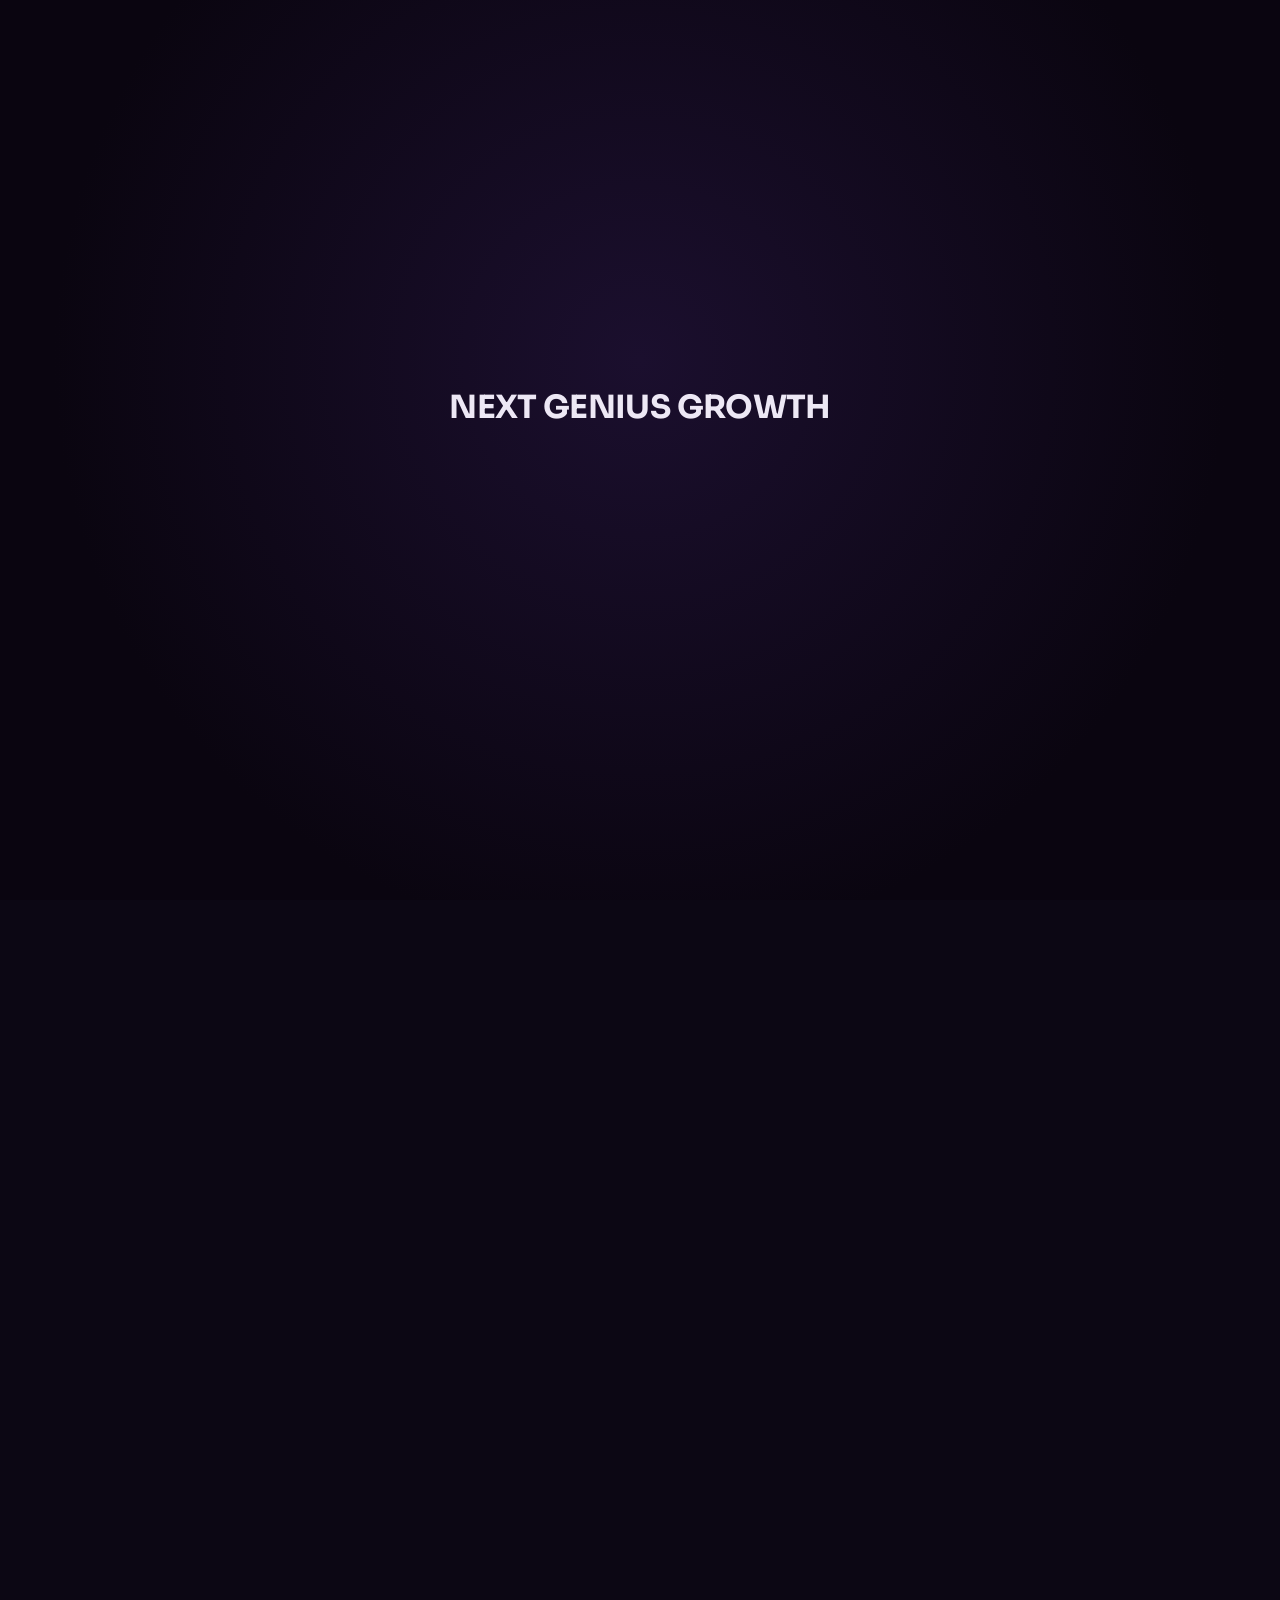
==== commit 610ebebe: "Update index.html" ====
--- a/index.html
+++ b/index.html
@@ -10,12 +10,13 @@
 
 <!-- ===== PRÉCHARGEUR — le nom grossit pendant 10s ===== -->
 <div id="preloader" class="preloader">
-  <div class="preloader-inner">
-    <img src="assets/logo.png" alt="Next Genius Growth" class="preloader-logo-small">
-    <h1 id="growName" class="grow-name">Next Genius Growth</h1>
-    <div class="preloader-bar"><div id="barFill" class="preloader-bar-fill"></div></div>
-    <p class="preloader-text">Chargement <span id="loadPercent">0</span>%</p>
-  </div>
+<h1 class="preloader-logo">NEXT GENIUS GROWTH</h1>
+ 
+<div class="loader">
+<span></span>
+<span></span>
+<span></span>
+</div>
 </div>
 
 <!-- ===== CONTENU DU SITE ===== -->
@@ -295,4 +296,4 @@
 
 <script src="script.js"></script>
 </body>
-</html>+</html>
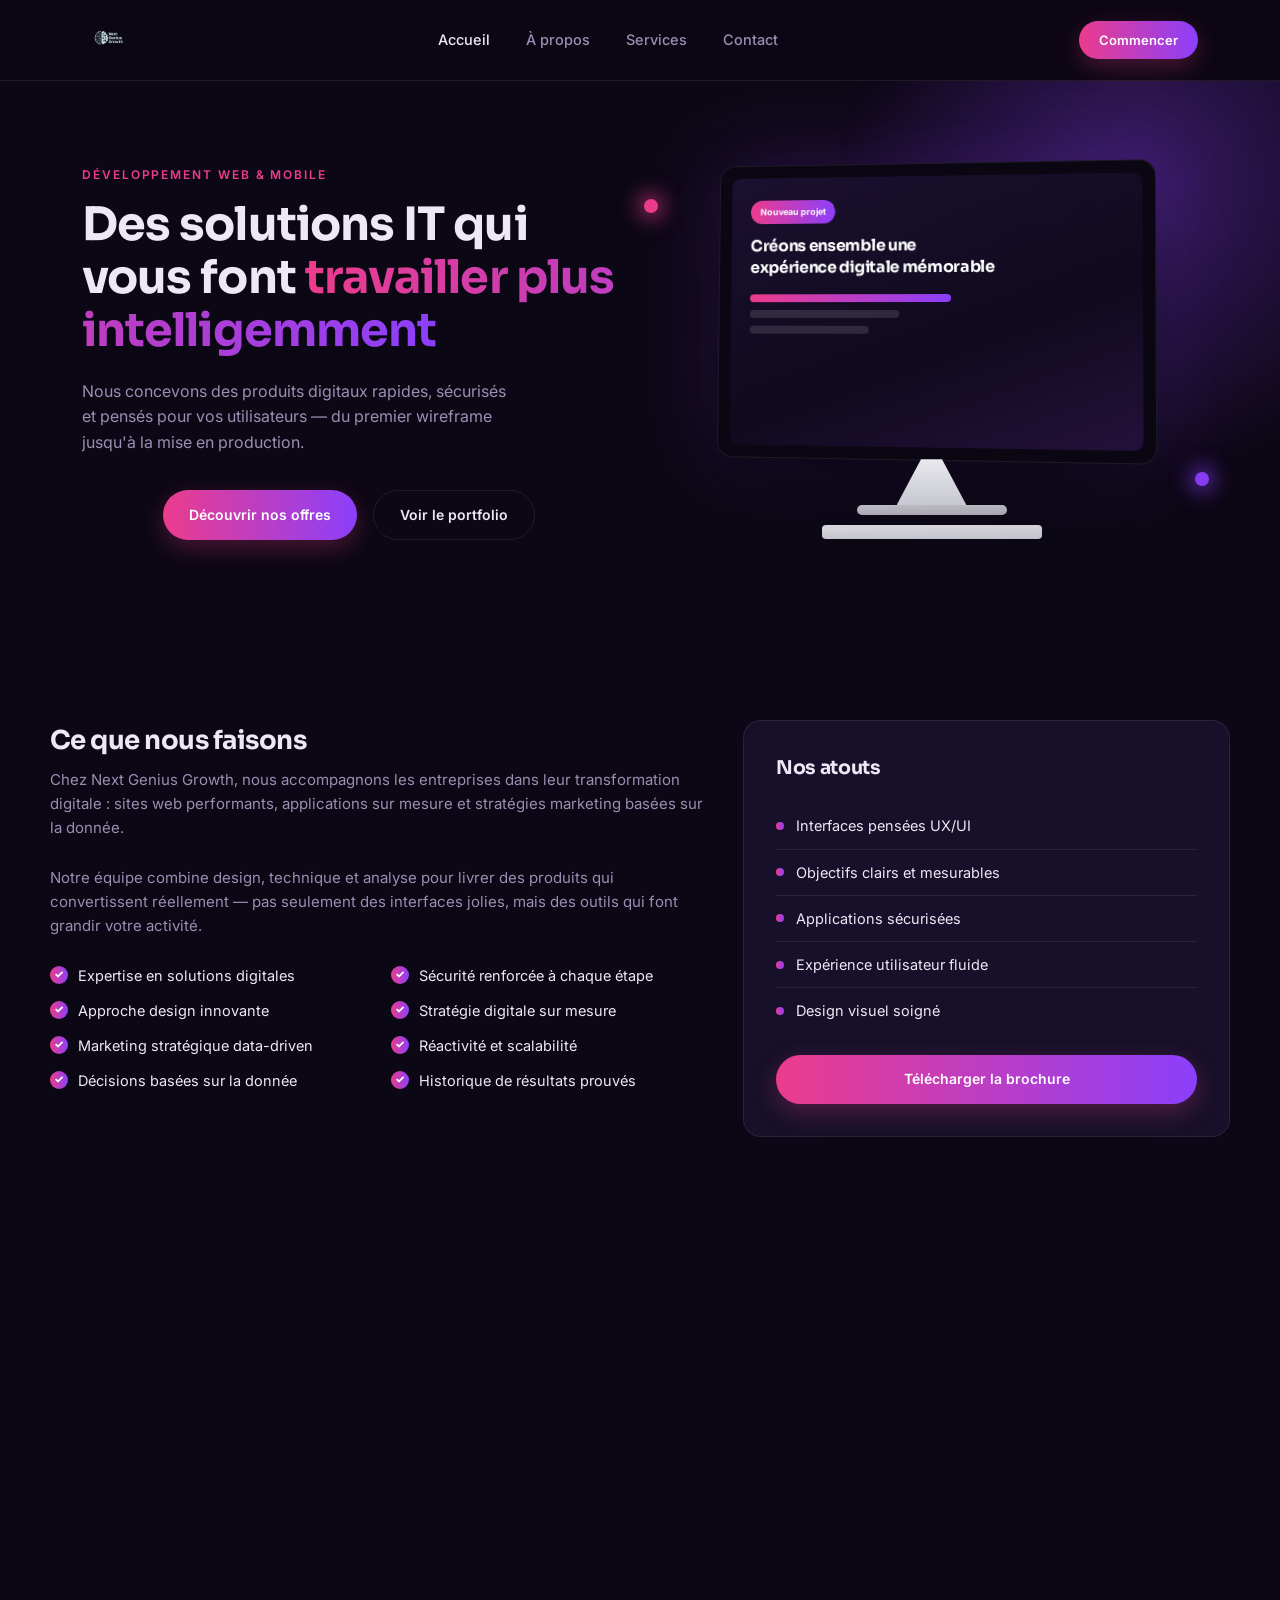
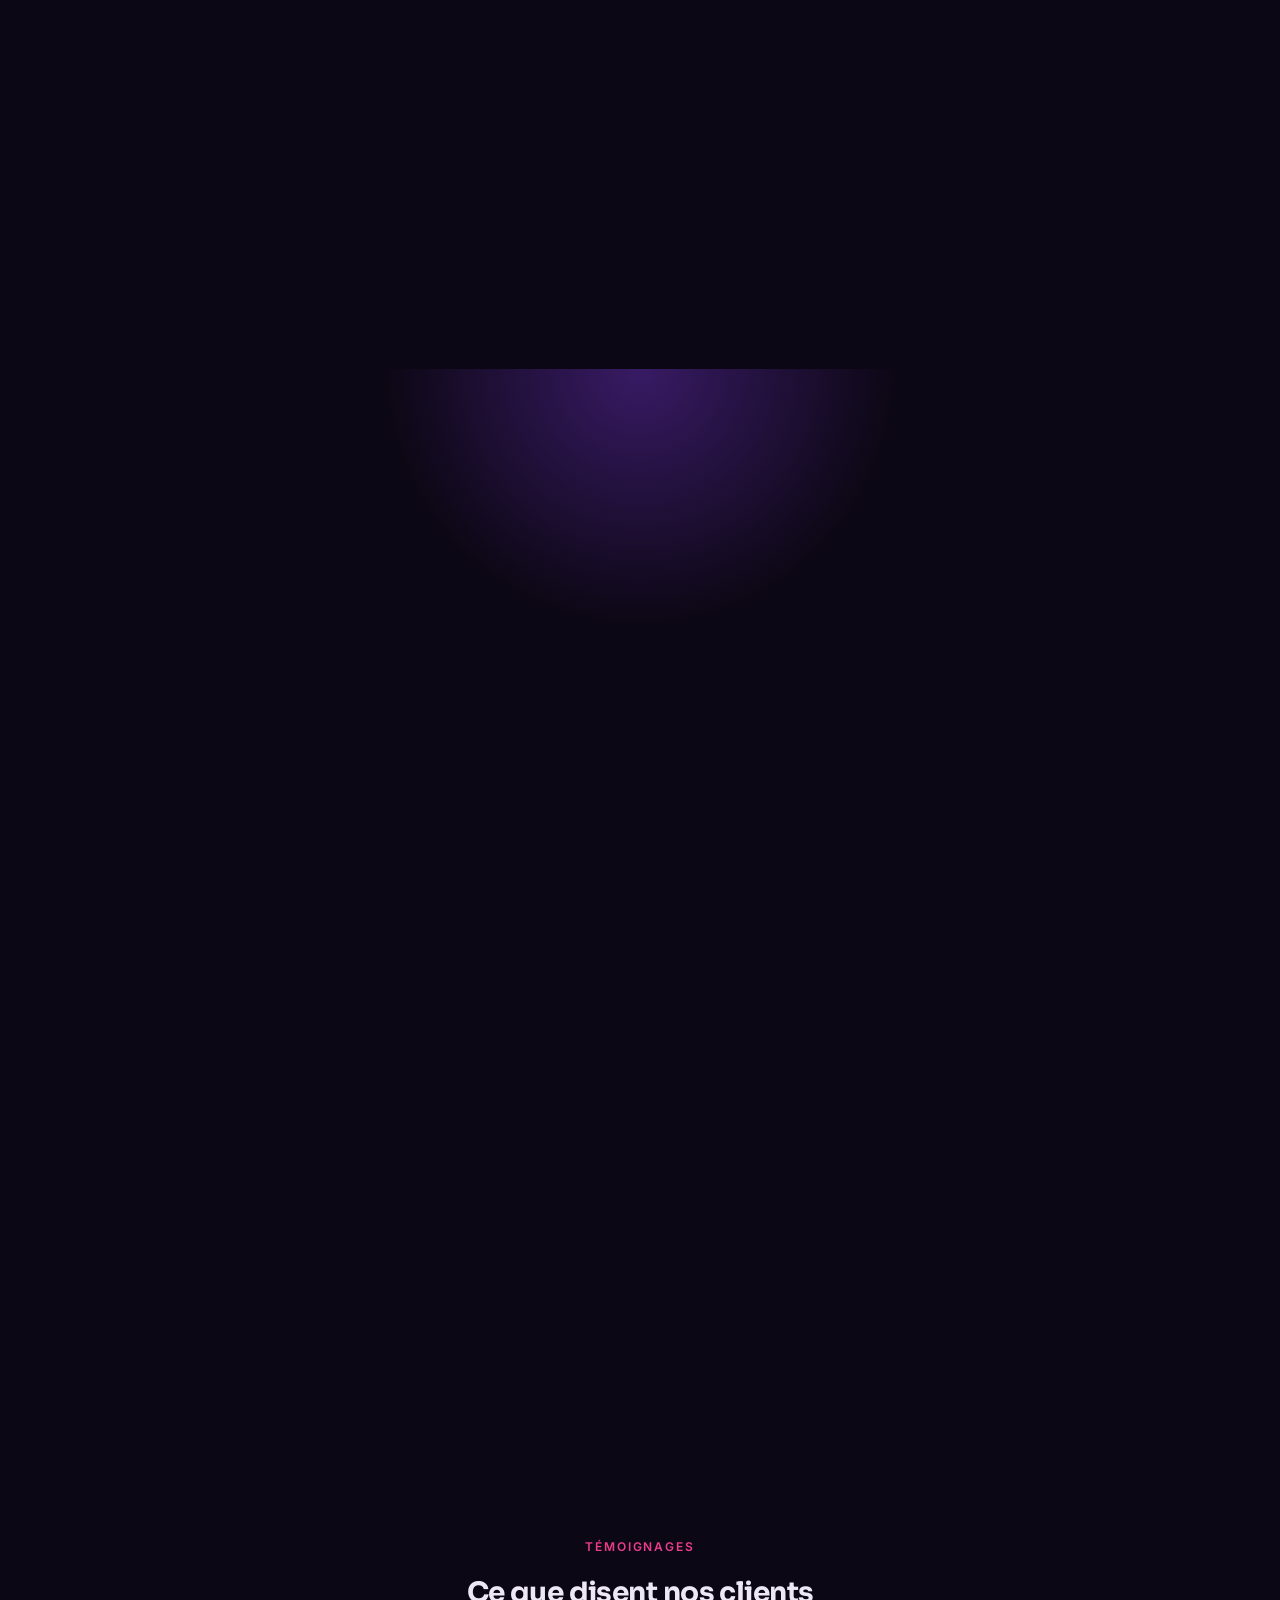
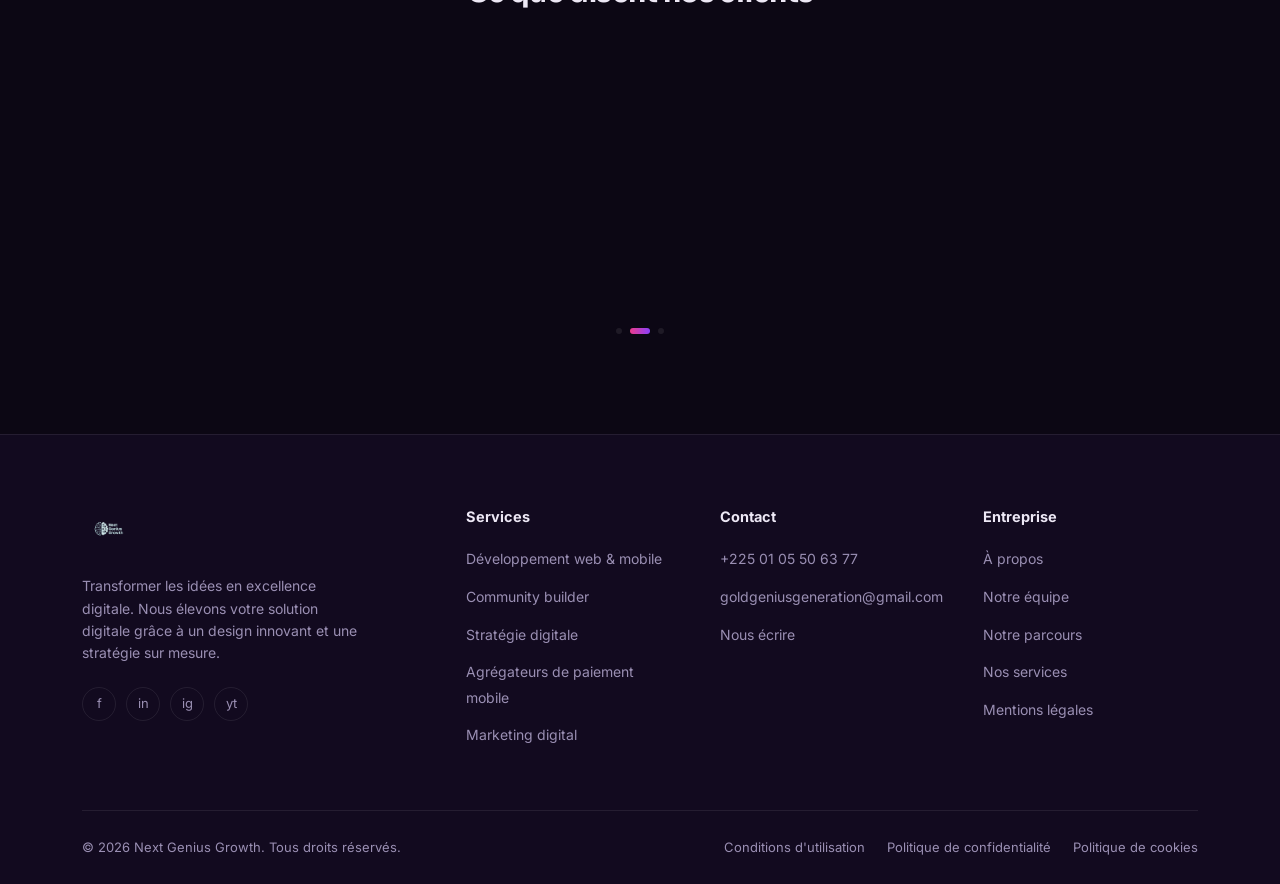
==== commit 421bc345: "Update index.html" ====
--- a/index.html
+++ b/index.html
@@ -7,18 +7,6 @@
 <link rel="stylesheet" href="style.css">
 </head>
 <body class="is-loading">
-
-<!-- ===== PRÉCHARGEUR — le nom grossit pendant 10s ===== -->
-<div id="preloader" class="preloader">
-<h1 class="preloader-logo">NEXT GENIUS GROWTH</h1>
- 
-<div class="loader">
-<span></span>
-<span></span>
-<span></span>
-</div>
-</div>
-
 <!-- ===== CONTENU DU SITE ===== -->
 <div id="siteContent" class="site-content">
 
--- a/style.css
+++ b/style.css
@@ -60,58 +60,118 @@
 }
 
 /* ===== PRELOADER ===== */
-.preloader{
-  position:fixed; inset:0; z-index:9999;
-  background: radial-gradient(circle at 50% 40%, #1b0f2e, #0a0510 70%);
-  display:flex; flex-direction:column; align-items:center; justify-content:center;
-  gap:30px;
-  transition:opacity .6s ease, visibility .6s ease;
-  overflow:hidden;
-}
-.preloader.fade-out{opacity:0; visibility:hidden; pointer-events:none;}
-.preloader-inner{
-  display:flex; flex-direction:column; align-items:center; gap:34px;
-  padding:0 24px; text-align:center;
-}
-.preloader-logo-small{
-  width:56px; height:56px; object-fit:contain;
-  opacity:.85;
-  animation: float-logo 3s ease-in-out infinite;
-}
-@keyframes float-logo{ 0%,100%{transform:translateY(0);} 50%{transform:translateY(-6px);} }
-.grow-name{
-  font-family:'Sora', sans-serif; font-weight:800;
-  font-size:15px; letter-spacing:0.02em;
-  color:#fff;
-  background:var(--grad);
-  -webkit-background-clip:text; background-clip:text; -webkit-text-fill-color:transparent;
-  transform:scale(0.4);
-  opacity:0.35;
-  transition:none;
-  will-change:transform, opacity;
-  white-space:nowrap;
-}
-.preloader-bar{
-  width:230px; height:5px; border-radius:10px;
-  background:rgba(255,255,255,0.08);
-  overflow:hidden;
-  margin-top:10px;
-  max-width:70vw;
-}
-.preloader-bar-fill{
-  height:100%; width:0%;
-  background:var(--grad);
-  border-radius:10px;
-}
-.preloader-text{
-  font-family:'Sora', sans-serif; font-size:12px; letter-spacing:0.14em;
-  text-transform:uppercase; color:var(--muted);
-}
-.preloader-text span{color:var(--pink); font-weight:700;}
-
-.site-content{ opacity:0; transition:opacity .7s ease; }
-.site-content.revealed{ opacity:1; }
-
+/* Reset */
+* {
+margin: 0;
+padding: 0;
+box-sizing: border-box;
+}
+ 
+/* Body */
+body {
+font-family: 'Inter', sans-serif;
+overflow-x: hidden;
+}
+ 
+/* Bloquer le scroll pendant le chargement */
+body.is-loading {
+overflow: hidden;
+height: 100vh;
+}
+ 
+/* Préchargeur */
+.preloader {
+position: fixed;
+inset: 0;
+z-index: 9999;
+ 
+background: radial-gradient(
+circle at 50% 40%,
+#1b0f2e,
+#0a0510 70%
+);
+ 
+display: flex;
+flex-direction: column;
+align-items: center;
+justify-content: center;
+gap: 30px;
+ 
+transition: opacity 0.6s ease, visibility 0.6s ease;
+ 
+overflow: hidden;
+}
+ 
+/* État caché */
+.preloader.hide {
+opacity: 0;
+visibility: hidden;
+pointer-events: none;
+}
+ 
+/* Logo */
+.preloader-logo {
+color: #ffffff;
+font-size: clamp(1.8rem, 6vw, 5rem);
+font-weight: 800;
+letter-spacing: 4px;
+text-align: center;
+ 
+animation: zoomLogo 10s ease forwards;
+}
+ 
+/* Animation du texte */
+@keyframes zoomLogo {
+0% {
+transform: scale(0.4);
+opacity: 0;
+}
+ 
+20% {
+opacity: 1;
+}
+ 
+100% {
+transform: scale(1.4);
+opacity: 1;
+}
+}
+ 
+/* Loader */
+.loader {
+display: flex;
+gap: 10px;
+}
+ 
+.loader span {
+width: 14px;
+height: 14px;
+ 
+border-radius: 50%;
+background: #ffb703;
+ 
+animation: bounce 1s infinite ease-in-out;
+}
+ 
+.loader span:nth-child(2) {
+animation-delay: 0.2s;
+}
+ 
+.loader span:nth-child(3) {
+animation-delay: 0.4s;
+}
+ 
+@keyframes bounce {
+0%, 80%, 100% {
+transform: scale(0.5);
+opacity: 0.4;
+}
+ 
+40% {
+transform: scale(1);
+opacity: 1;
+}
+}
 /* ===== NAV ===== */
 header{
   position:sticky; top:0; z-index:100;
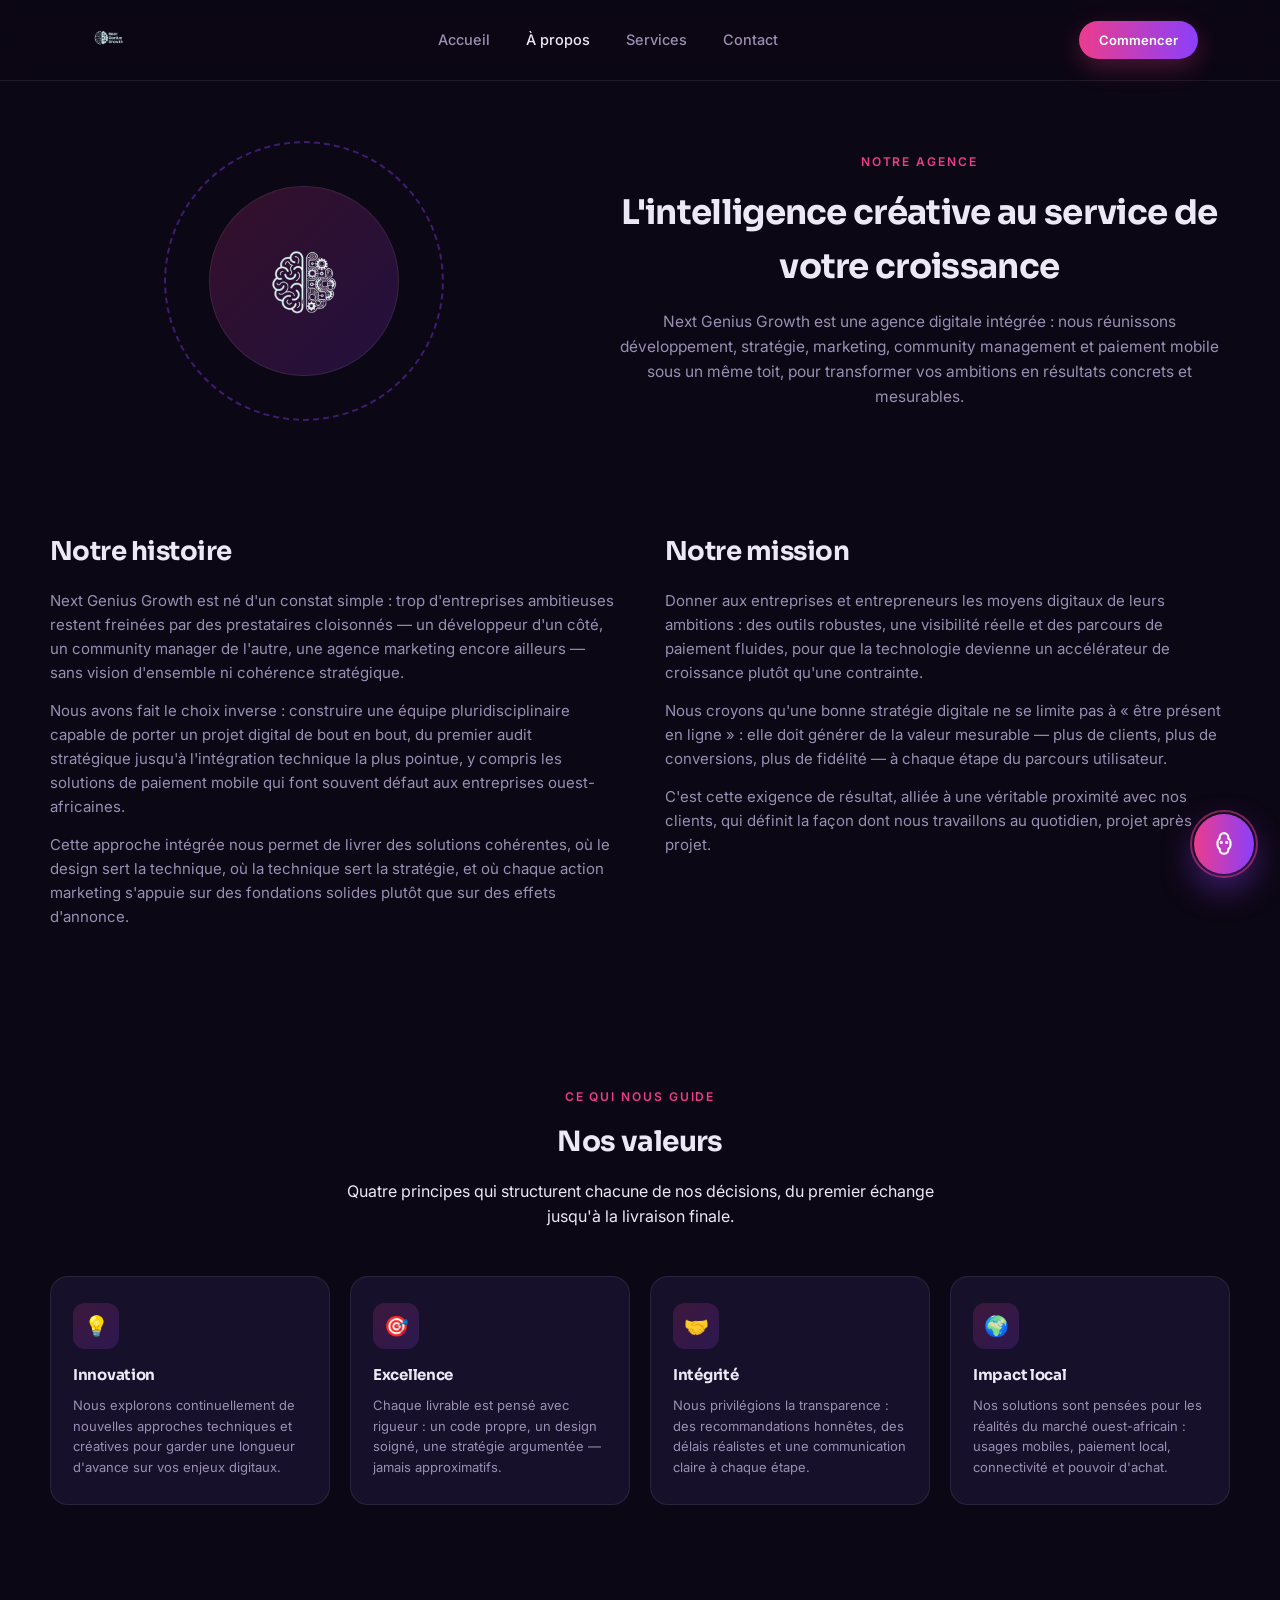
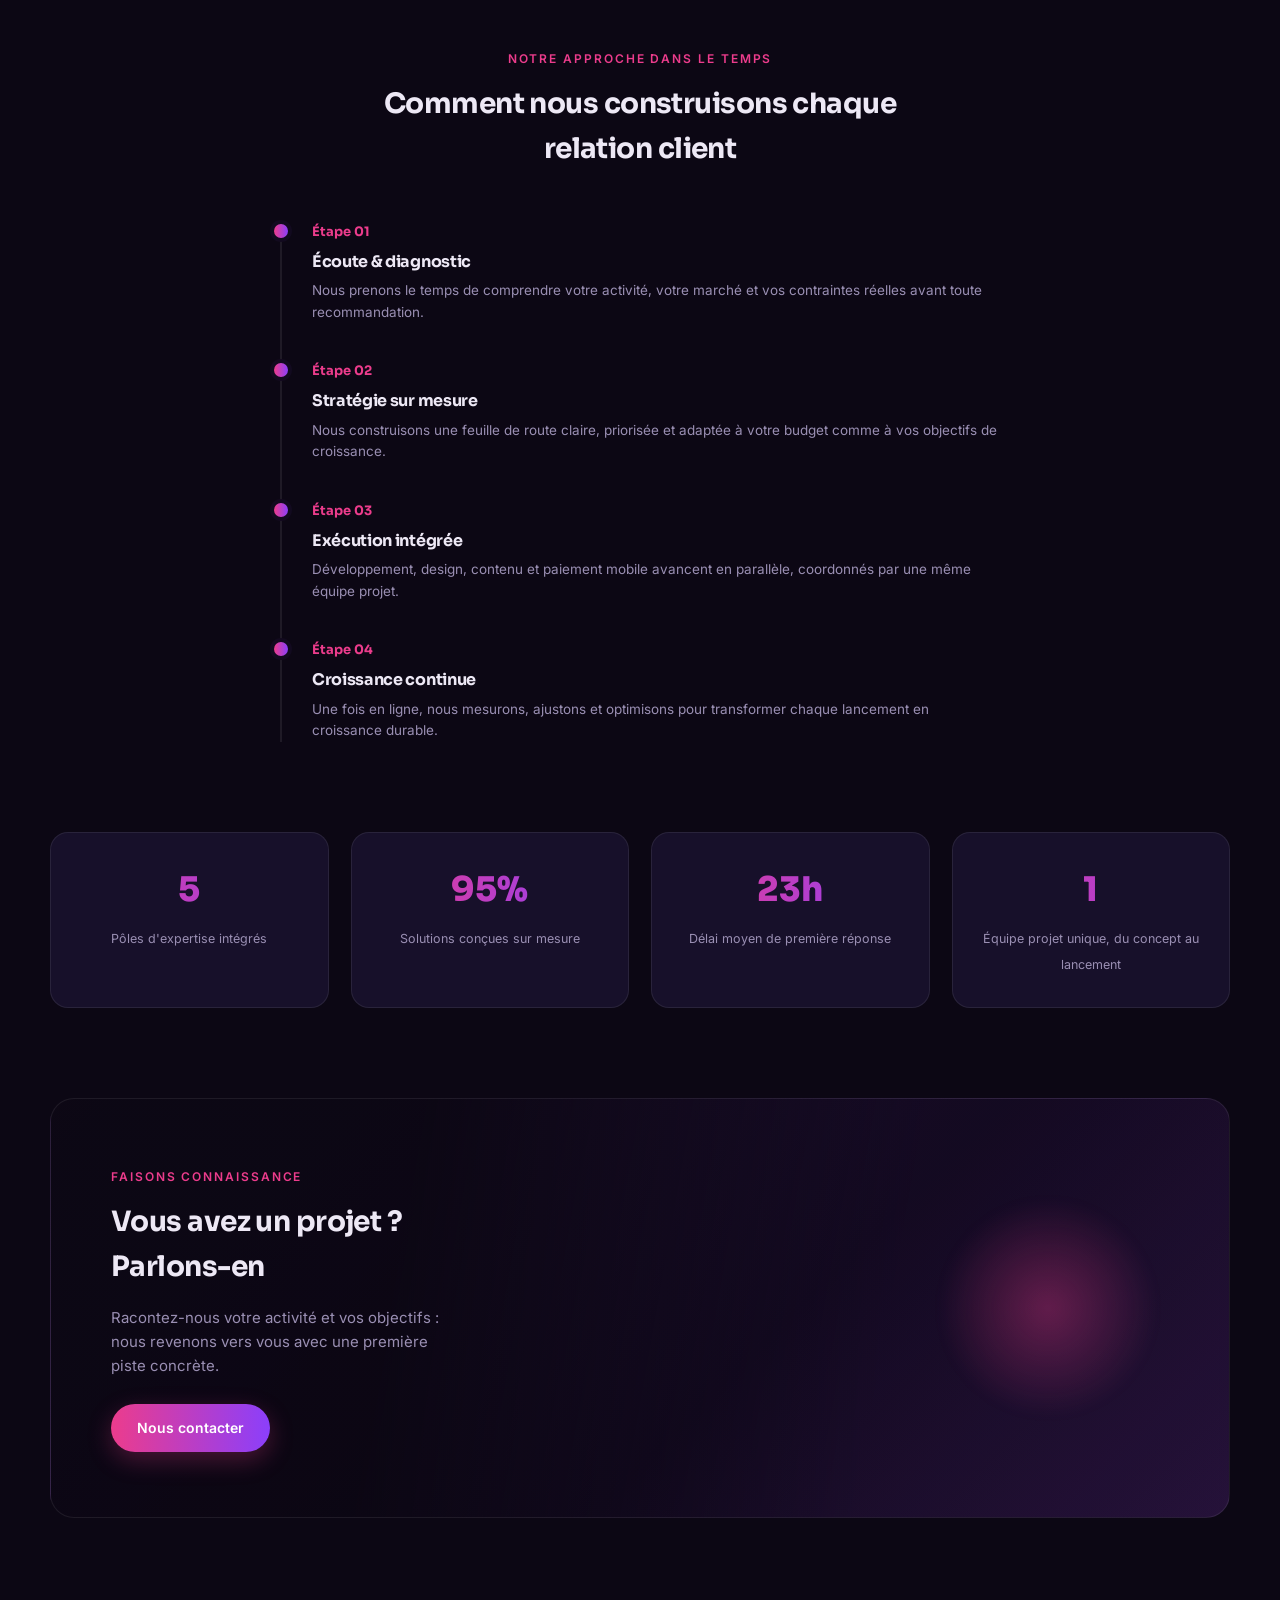
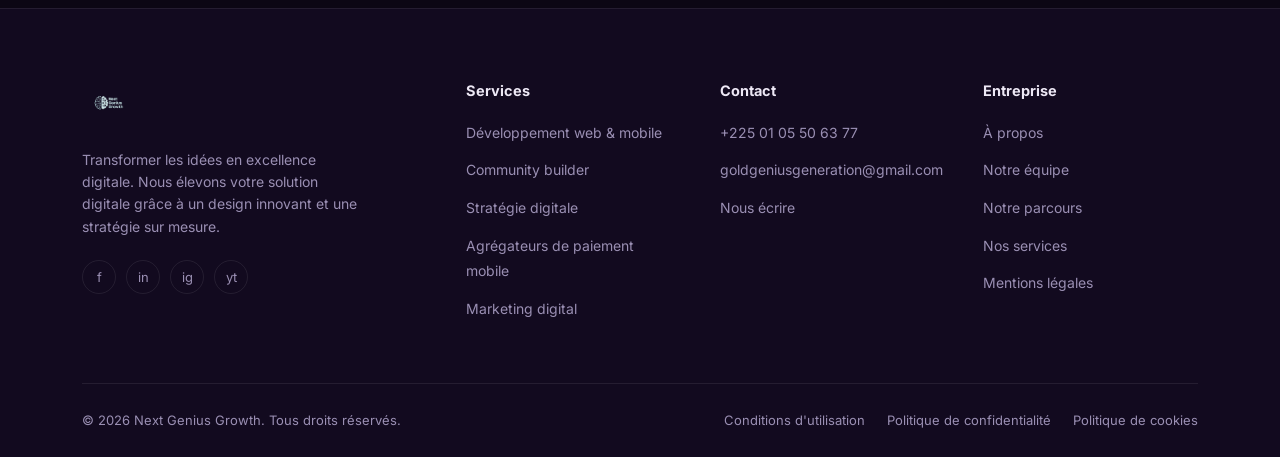
==== commit e5ba624a: "Update index.html" ====
--- a/index.html
+++ b/index.html
@@ -1,21 +1,57 @@
 <!DOCTYPE html>
-<html lang="fr">
+<html lang="fr" class="no-js">
 <head>
 <meta charset="UTF-8">
 <meta name="viewport" content="width=device-width, initial-scale=1.0">
-<title>Next Genius Growth — Solutions IT & Marketing Digital</title>
+<title>À Propos — Next Genius Growth | Agence Digitale Intégrée à Abidjan</title>
+
+<meta name="description" content="Découvrez Next Genius Growth : une équipe pluridisciplinaire à Abidjan qui réunit développement, stratégie, marketing et paiement mobile pour faire grandir votre entreprise.">
+<meta name="keywords" content="agence digitale Abidjan, à propos Next Genius Growth, équipe web Côte d'Ivoire, agence marketing digital Abidjan">
+<meta name="author" content="Next Genius Growth">
+<meta name="robots" content="index, follow, max-image-preview:large">
+<link rel="canonical" href="https://nggrowth.space/apropos.html">
+
+<link rel="icon" type="image/png" href="assets/icon.png">
+<link rel="apple-touch-icon" href="assets/icon.png">
+
+<meta property="og:type" content="website">
+<meta property="og:site_name" content="Next Genius Growth">
+<meta property="og:locale" content="fr_FR">
+<meta property="og:title" content="À Propos — Next Genius Growth">
+<meta property="og:description" content="Une agence digitale intégrée à Abidjan : développement, stratégie, marketing et paiement mobile, pensés pour le marché ouest-africain.">
+<meta property="og:image" content="https://nggrowth.space/assets/logo.png">
+<meta property="og:url" content="https://nggrowth.space/apropos.html">
+
+<meta name="twitter:card" content="summary_large_image">
+<meta name="twitter:title" content="À Propos — Next Genius Growth">
+<meta name="twitter:description" content="Une agence digitale intégrée à Abidjan : développement, stratégie, marketing et paiement mobile.">
+<meta name="twitter:image" content="https://nggrowth.space/assets/logo.png">
+
 <link rel="stylesheet" href="style.css">
+
+<script type="application/ld+json">
+{
+  "@context": "https://schema.org",
+  "@type": "BreadcrumbList",
+  "itemListElement": [
+    {"@type":"ListItem","position":1,"name":"Accueil","item":"https://nggrowth.space/index.html"},
+    {"@type":"ListItem","position":2,"name":"À propos","item":"https://nggrowth.space/apropos.html"}
+  ]
+}
+</script>
+  <script async src="https://pagead2.googlesyndication.com/pagead/js/adsbygoogle.js?client=ca-pub-7958678999206249"
+     crossorigin="anonymous"></script>
 </head>
-<body class="is-loading">
-<!-- ===== CONTENU DU SITE ===== -->
+<body>
+
 <div id="siteContent" class="site-content">
 
 <header>
   <nav>
     <a href="index.html" class="logo"><img src="assets/logo.png" alt="Next Genius Growth" class="logo-img"></a>
     <div class="nav-links">
-      <a href="index.html" class="active">Accueil</a>
-      <a href="apropos.html">À propos</a>
+      <a href="index.html">Accueil</a>
+      <a href="apropos.html" class="active">À propos</a>
       <a href="services.html">Services</a>
       <a href="contact.html">Contact</a>
     </div>
@@ -28,188 +64,133 @@
 
 <main>
 
-  <!-- HERO -->
-  <section class="hero">
-    <div class="container hero-grid">
-      <div class="hero-copy">
-        <span class="eyebrow">Développement web & mobile</span>
-        <h1>Des solutions IT qui<br>vous font <span class="accent">travailler plus intelligemment</span></h1>
-        <p>Nous concevons des produits digitaux rapides, sécurisés et pensés pour vos utilisateurs — du premier wireframe jusqu'à la mise en production.</p>
-        <div style="display:flex; gap:16px; flex-wrap:wrap; justify-content:center;">
-          <a href="services.html" class="btn btn-grad">Découvrir nos offres</a>
-          <a href="index.html#portfolio" class="btn btn-outline">Voir le portfolio</a>
+  <!-- HERO À PROPOS — animation unique : convergence gauche / droite -->
+  <section class="page-hero abt-hero container">
+    <div class="abt-hero-visual">
+      <div class="ring">
+        <div class="ring-inner">
+          <img src="assets/icon.png" alt="Next Genius Growth">
         </div>
       </div>
-      <div class="hero-visual">
-        <div class="glow-dot d1"></div>
-        <div class="glow-dot d2"></div>
-        <div>
-          <div class="monitor">
-            <div class="monitor-screen">
-              <span class="badge">Nouveau projet</span>
-              <h4>Créons ensemble une expérience digitale mémorable</h4>
-              <div class="bars"><div></div><div></div><div></div></div>
-            </div>
-          </div>
-          <div class="monitor-stand"></div>
-          <div class="monitor-base"></div>
-          <div class="kb"></div>
-        </div>
-      </div>
-    </div>
-  </section>
-
-  <!-- DESCRIPTIONS + FEATURE -->
-  <section class="split container">
-    <div>
-      <div class="desc-block">
-        <h2>Ce que nous faisons</h2>
-        <p>Chez Next Genius Growth, nous accompagnons les entreprises dans leur transformation digitale : sites web performants, applications sur mesure et stratégies marketing basées sur la donnée.</p>
-      </div>
-      <div class="desc-block">
-        <p>Notre équipe combine design, technique et analyse pour livrer des produits qui convertissent réellement — pas seulement des interfaces jolies, mais des outils qui font grandir votre activité.</p>
-      </div>
-      <ul class="checklist">
-        <li>Expertise en solutions digitales</li>
-        <li>Sécurité renforcée à chaque étape</li>
-        <li>Approche design innovante</li>
-        <li>Stratégie digitale sur mesure</li>
-        <li>Marketing stratégique data-driven</li>
-        <li>Réactivité et scalabilité</li>
-        <li>Décisions basées sur la donnée</li>
-        <li>Historique de résultats prouvés</li>
-      </ul>
-    </div>
-    <aside class="feature-card">
-      <h3>Nos atouts</h3>
-      <ul>
-        <li><span class="dot"></span>Interfaces pensées UX/UI</li>
-        <li><span class="dot"></span>Objectifs clairs et mesurables</li>
-        <li><span class="dot"></span>Applications sécurisées</li>
-        <li><span class="dot"></span>Expérience utilisateur fluide</li>
-        <li><span class="dot"></span>Design visuel soigné</li>
-      </ul>
-      <a href="contact.html" class="btn btn-grad">Télécharger la brochure</a>
-    </aside>
-  </section>
-
-  <!-- SERVICES TEASER -->
-  <section class="services container">
-    <div class="services-head reveal">
-      <span class="eyebrow">Nos activités</span>
-      <h2>Cinq expertises, un seul partenaire digital</h2>
-      <p>Développement, growth, paiement mobile : découvrez tout ce que nous mettons en œuvre pour votre réussite.</p>
-    </div>
-    <div class="services-grid">
-      <div class="service-card reveal-zoom" style="--d:.05s">
-        <div class="service-icon">💻</div>
-        <h4>Développement Web & Mobile</h4>
-        <p>Sites, e-commerce et applications mobiles sur mesure, pensés pour la performance.</p>
-      </div>
-      <div class="service-card reveal-zoom" style="--d:.12s">
-        <div class="service-icon">🌐</div>
-        <h4>Community Builder</h4>
-        <p>Animation et croissance de vos communautés sur les réseaux sociaux.</p>
-      </div>
-      <div class="service-card reveal-zoom" style="--d:.19s">
-        <div class="service-icon">🎯</div>
-        <h4>Stratégie Digitale</h4>
-        <p>Audit, positionnement et feuille de route pour atteindre vos objectifs.</p>
-      </div>
-      <div class="service-card reveal-zoom" style="--d:.26s">
-        <div class="service-icon">💳</div>
-        <h4>Agrégateurs de Paiement Mobile</h4>
-        <p>Intégration de solutions Mobile Money, Wave, Orange Money dans vos plateformes.</p>
-      </div>
-      <div class="service-card reveal-zoom" style="--d:.33s">
-        <div class="service-icon">📈</div>
-        <h4>Marketing Digital</h4>
-        <p>Campagnes, SEO/SEA et contenu pour générer trafic qualifié et conversions.</p>
-      </div>
-      <div class="service-card service-card-cta reveal-zoom" style="--d:.4s">
-        <h4>Envie d'en savoir plus ?</h4>
-        <p>Découvrez le détail de chaque offre sur notre page Services.</p>
-        <a href="services.html" class="btn btn-grad btn-small">Voir nos services</a>
-      </div>
-    </div>
-  </section>
-
-  <!-- PROCESS -->
-  <section class="process">
-    <div class="container">
-      <div class="process-head reveal">
-        <span class="eyebrow">Comment ça marche</span>
-        <h2>Des résultats concrets en 3 étapes simples</h2>
-      </div>
-      <div class="steps">
-        <div class="step-card reveal" style="--d:.05s">
-          <div class="step-icon">1</div>
-          <h4>Consultation gratuite</h4>
-          <p>On échange sur vos objectifs, votre marché et vos contraintes techniques.</p>
-          <a href="contact.html" class="btn btn-grad btn-small">Discuter</a>
-        </div>
-        <div class="step-card reveal" style="--d:.12s">
-          <div class="step-icon">2</div>
-          <h4>Découverte du produit</h4>
-          <p>Nous cadrons le périmètre et priorisons les fonctionnalités clés.</p>
-          <a href="services.html" class="btn btn-grad btn-small">En savoir plus</a>
-        </div>
-        <div class="step-card reveal" style="--d:.19s">
-          <div class="step-icon">3</div>
-          <h4>Wireframe & production</h4>
-          <p>Maquettes, design final puis développement itératif.</p>
-          <a href="services.html" class="btn btn-grad btn-small">En savoir plus</a>
-        </div>
-        <div class="step-card reveal" style="--d:.26s">
-          <div class="step-icon">4</div>
-          <h4>Application prototype</h4>
-          <p>Tests, retours utilisateurs et mise en ligne du produit.</p>
-          <a href="contact.html" class="btn btn-grad btn-small">Lancer</a>
-        </div>
-      </div>
-    </div>
-  </section>
-
-  <!-- SHOWCASE -->
-  <section id="portfolio" class="showcase container">
-    <div class="showcase-frame reveal">
+    </div>
+    <div class="abt-hero-copy">
+      <span class="eyebrow">Notre agence</span>
+      <h1>L'intelligence créative au service de votre croissance</h1>
+      <p>Next Genius Growth est une agence digitale intégrée : nous réunissons développement, stratégie, marketing, community management et paiement mobile sous un même toit, pour transformer vos ambitions en résultats concrets et mesurables.</p>
+    </div>
+  </section>
+
+  <!-- NOTRE HISTOIRE -->
+  <section class="abt-story container">
+    <div class="abt-story-grid">
+      <div class="reveal-left">
+        <h2>Notre histoire</h2>
+        <p>Next Genius Growth est né d'un constat simple : trop d'entreprises ambitieuses restent freinées par des prestataires cloisonnés — un développeur d'un côté, un community manager de l'autre, une agence marketing encore ailleurs — sans vision d'ensemble ni cohérence stratégique.</p>
+        <p>Nous avons fait le choix inverse : construire une équipe pluridisciplinaire capable de porter un projet digital de bout en bout, du premier audit stratégique jusqu'à l'intégration technique la plus pointue, y compris les solutions de paiement mobile qui font souvent défaut aux entreprises ouest-africaines.</p>
+        <p>Cette approche intégrée nous permet de livrer des solutions cohérentes, où le design sert la technique, où la technique sert la stratégie, et où chaque action marketing s'appuie sur des fondations solides plutôt que sur des effets d'annonce.</p>
+      </div>
+      <div class="reveal-right">
+        <h2>Notre mission</h2>
+        <p>Donner aux entreprises et entrepreneurs les moyens digitaux de leurs ambitions : des outils robustes, une visibilité réelle et des parcours de paiement fluides, pour que la technologie devienne un accélérateur de croissance plutôt qu'une contrainte.</p>
+        <p>Nous croyons qu'une bonne stratégie digitale ne se limite pas à « être présent en ligne » : elle doit générer de la valeur mesurable — plus de clients, plus de conversions, plus de fidélité — à chaque étape du parcours utilisateur.</p>
+        <p>C'est cette exigence de résultat, alliée à une véritable proximité avec nos clients, qui définit la façon dont nous travaillons au quotidien, projet après projet.</p>
+      </div>
+    </div>
+  </section>
+
+  <!-- NOS VALEURS -->
+  <section class="abt-values container">
+    <div class="abt-values-head reveal">
+      <span class="eyebrow">Ce qui nous guide</span>
+      <h2>Nos valeurs</h2>
+      <p>Quatre principes qui structurent chacune de nos décisions, du premier échange jusqu'à la livraison finale.</p>
+    </div>
+    <div class="values-grid">
+      <div class="value-card reveal-zoom" style="--d:.05s">
+        <div class="v-icon">💡</div>
+        <h4>Innovation</h4>
+        <p>Nous explorons continuellement de nouvelles approches techniques et créatives pour garder une longueur d'avance sur vos enjeux digitaux.</p>
+      </div>
+      <div class="value-card reveal-zoom" style="--d:.12s">
+        <div class="v-icon">🎯</div>
+        <h4>Excellence</h4>
+        <p>Chaque livrable est pensé avec rigueur : un code propre, un design soigné, une stratégie argumentée — jamais approximatifs.</p>
+      </div>
+      <div class="value-card reveal-zoom" style="--d:.19s">
+        <div class="v-icon">🤝</div>
+        <h4>Intégrité</h4>
+        <p>Nous privilégions la transparence : des recommandations honnêtes, des délais réalistes et une communication claire à chaque étape.</p>
+      </div>
+      <div class="value-card reveal-zoom" style="--d:.26s">
+        <div class="v-icon">🌍</div>
+        <h4>Impact local</h4>
+        <p>Nos solutions sont pensées pour les réalités du marché ouest-africain : usages mobiles, paiement local, connectivité et pouvoir d'achat.</p>
+      </div>
+    </div>
+  </section>
+
+  <!-- NOTRE PARCOURS -->
+  <section class="abt-timeline container">
+    <div class="abt-timeline-head reveal">
+      <span class="eyebrow">Notre approche dans le temps</span>
+      <h2>Comment nous construisons chaque relation client</h2>
+    </div>
+    <div class="timeline">
+      <div class="timeline-item reveal-left">
+        <span class="t-year">Étape 01</span>
+        <h4>Écoute & diagnostic</h4>
+        <p>Nous prenons le temps de comprendre votre activité, votre marché et vos contraintes réelles avant toute recommandation.</p>
+      </div>
+      <div class="timeline-item reveal-left" style="--d:.1s">
+        <span class="t-year">Étape 02</span>
+        <h4>Stratégie sur mesure</h4>
+        <p>Nous construisons une feuille de route claire, priorisée et adaptée à votre budget comme à vos objectifs de croissance.</p>
+      </div>
+      <div class="timeline-item reveal-left" style="--d:.2s">
+        <span class="t-year">Étape 03</span>
+        <h4>Exécution intégrée</h4>
+        <p>Développement, design, contenu et paiement mobile avancent en parallèle, coordonnés par une même équipe projet.</p>
+      </div>
+      <div class="timeline-item reveal-left" style="--d:.3s">
+        <span class="t-year">Étape 04</span>
+        <h4>Croissance continue</h4>
+        <p>Une fois en ligne, nous mesurons, ajustons et optimisons pour transformer chaque lancement en croissance durable.</p>
+      </div>
+    </div>
+  </section>
+
+  <!-- STATS -->
+  <section class="abt-stats container">
+    <div class="abt-stats-grid">
+      <div class="abt-stat-card reveal-zoom" style="--d:.05s">
+        <span class="counter" data-target="5">0</span>
+        <span class="label">Pôles d'expertise intégrés</span>
+      </div>
+      <div class="abt-stat-card reveal-zoom" style="--d:.12s">
+        <span class="counter" data-target="100" data-suffix="%">0%</span>
+        <span class="label">Solutions conçues sur mesure</span>
+      </div>
+      <div class="abt-stat-card reveal-zoom" style="--d:.19s">
+        <span class="counter" data-target="24" data-suffix="h">0h</span>
+        <span class="label">Délai moyen de première réponse</span>
+      </div>
+      <div class="abt-stat-card reveal-zoom" style="--d:.26s">
+        <span class="counter" data-target="1">0</span>
+        <span class="label">Équipe projet unique, du concept au lancement</span>
+      </div>
+    </div>
+  </section>
+
+  <!-- CTA FINAL -->
+  <section class="showcase container">
+    <div class="showcase-frame reveal-zoom">
       <div class="showcase-copy">
-        <span class="eyebrow">L'avantage Next Genius Growth</span>
-        <h2>L'excellence digitale, pensée pour durer</h2>
-        <p>De la stratégie à l'exécution, nous construisons des produits robustes qui accompagnent votre croissance sur le long terme.</p>
-        <a href="apropos.html" class="btn btn-grad">Découvrir</a>
-      </div>
-    </div>
-  </section>
-
-  <!-- TESTIMONIALS -->
-  <section class="testimonials container">
-    <span class="eyebrow">Témoignages</span>
-    <h2>Ce que disent nos clients</h2>
-    <div class="t-grid">
-      <div class="t-card reveal" style="--d:.05s">
-        <p>« Next Genius Growth a transformé notre présence en ligne. Leur expertise web et leur approche créative ont considérablement renforcé notre marque. »</p>
-        <div class="t-person">
-          <div class="t-avatar">ST</div>
-          <div><strong>Fatim Toure</strong><span>Tour Ray Cosmetics</span></div>
-        </div>
-      </div>
-      <div class="t-card reveal" style="--d:.15s">
-        <p>« Choisir Next Genius Growth pour notre marketing digital a tout changé. Notre référencement a décollé et notre visibilité a explosé. »</p>
-        <div class="t-person">
-          <div class="t-avatar">MC</div>
-          <div><strong>Michael Digbeu</strong><span>Digbeu Electronics</span></div>
-        </div>
-      </div>
-      <div class="t-card reveal" style="--d:.25s">
-        <p>« L'analyse de données fournie par Next Genius Growth nous a été précieuse. Leur expertise nous aide à prendre de meilleures décisions. »</p>
-        <div class="t-person">
-          <div class="t-avatar">RM</div>
-          <div><strong>George Kouamé</strong><span>Barold Assurances</span></div>
-        </div>
-      </div>
-    </div>
-    <div class="t-dots"><span></span><span class="on"></span><span></span></div>
+        <span class="eyebrow">Faisons connaissance</span>
+        <h2>Vous avez un projet ? Parlons-en</h2>
+        <p>Racontez-nous votre activité et vos objectifs : nous revenons vers vous avec une première piste concrète.</p>
+        <a href="contact.html" class="btn btn-grad">Nous contacter</a>
+      </div>
+    </div>
   </section>
 
 </main>
@@ -266,22 +247,6 @@
 
 </div><!-- /siteContent -->
 
-<!-- ===== POPUP ===== -->
-<div id="popupOverlay" class="popup-overlay">
-  <div class="popup-card">
-    <button id="popupClose" class="popup-close" aria-label="Fermer">✕</button>
-    <div class="popup-icon">🎁</div>
-    <h3>Un audit digital offert</h3>
-    <p>Laissez-nous votre email, notre équipe vous contacte sous 24h pour un audit gratuit de votre présence en ligne.</p>
-    <form id="popupForm" class="popup-form">
-      <input type="text" placeholder="Votre nom" required>
-      <input type="email" placeholder="Votre email" required>
-      <button type="submit" class="btn btn-grad">Recevoir mon audit gratuit</button>
-    </form>
-    <p class="popup-fine">Aucun spam, désinscription en un clic.</p>
-  </div>
-</div>
-
-<script src="script.js"></script>
+<script src="script.js" defer></script>
 </body>
 </html>
--- a/style.css
+++ b/style.css
@@ -24,15 +24,12 @@
   font-family:'Inter', sans-serif;
   line-height:1.6;
   overflow-x:hidden;
-  -webkit-text-size-adjust:100%;
-  text-size-adjust:100%;
-}
-body.is-loading{overflow:hidden; height:100vh;}
+}
 h1,h2,h3,h4{font-family:'Sora', sans-serif; font-weight:700; letter-spacing:-0.02em;}
 a{text-decoration:none; color:inherit;}
 ul{list-style:none;}
 img{max-width:100%; display:block;}
-.container{max-width:1180px; margin:0 auto; padding:0 32px; width:100%;}
+.container{max-width:1180px; margin:0 auto; padding:0 32px;}
 
 /* Buttons */
 .btn{
@@ -59,119 +56,8 @@
   text-transform:uppercase; color:var(--pink); margin-bottom:14px;
 }
 
-/* ===== PRELOADER ===== */
-/* Reset */
-* {
-margin: 0;
-padding: 0;
-box-sizing: border-box;
-}
- 
-/* Body */
-body {
-font-family: 'Inter', sans-serif;
-overflow-x: hidden;
-}
- 
-/* Bloquer le scroll pendant le chargement */
-body.is-loading {
-overflow: hidden;
-height: 100vh;
-}
- 
-/* Préchargeur */
-.preloader {
-position: fixed;
-inset: 0;
-z-index: 9999;
- 
-background: radial-gradient(
-circle at 50% 40%,
-#1b0f2e,
-#0a0510 70%
-);
- 
-display: flex;
-flex-direction: column;
-align-items: center;
-justify-content: center;
-gap: 30px;
- 
-transition: opacity 0.6s ease, visibility 0.6s ease;
- 
-overflow: hidden;
-}
- 
-/* État caché */
-.preloader.hide {
-opacity: 0;
-visibility: hidden;
-pointer-events: none;
-}
- 
-/* Logo */
-.preloader-logo {
-color: #ffffff;
-font-size: clamp(1.8rem, 6vw, 5rem);
-font-weight: 800;
-letter-spacing: 4px;
-text-align: center;
- 
-animation: zoomLogo 10s ease forwards;
-}
- 
-/* Animation du texte */
-@keyframes zoomLogo {
-0% {
-transform: scale(0.4);
-opacity: 0;
-}
- 
-20% {
-opacity: 1;
-}
- 
-100% {
-transform: scale(1.4);
-opacity: 1;
-}
-}
- 
-/* Loader */
-.loader {
-display: flex;
-gap: 10px;
-}
- 
-.loader span {
-width: 14px;
-height: 14px;
- 
-border-radius: 50%;
-background: #ffb703;
- 
-animation: bounce 1s infinite ease-in-out;
-}
- 
-.loader span:nth-child(2) {
-animation-delay: 0.2s;
-}
- 
-.loader span:nth-child(3) {
-animation-delay: 0.4s;
-}
- 
-@keyframes bounce {
-0%, 80%, 100% {
-transform: scale(0.5);
-opacity: 0.4;
-}
- 
-40% {
-transform: scale(1);
-opacity: 1;
-}
-}
+.site-content{ opacity:1; }
+
 /* ===== NAV ===== */
 header{
   position:sticky; top:0; z-index:100;
@@ -191,8 +77,8 @@
 .nav-links a:hover{color:var(--text);}
 .nav-links a.active{color:var(--text);}
 .nav-cta{display:flex; align-items:center; gap:20px;}
-.burger{display:none; flex-direction:column; gap:5px; cursor:pointer; background:none; border:none; padding:8px; z-index:110;}
-.burger span{width:22px; height:2px; background:var(--text); transition:transform .25s ease, opacity .25s ease;}
+.burger{display:none; flex-direction:column; gap:5px; cursor:pointer; background:none; border:none;}
+.burger span{width:22px; height:2px; background:var(--text);}
 
 /* ===== HERO ===== */
 .hero{
@@ -213,7 +99,7 @@
   position:relative; z-index:2;
 }
 .hero-copy h1{
-  font-size:clamp(28px, 4.6vw, 46px); line-height:1.15; margin-bottom:22px;
+  font-size:46px; line-height:1.15; margin-bottom:22px;
 }
 .hero-copy h1 .accent{
   background:var(--grad);
@@ -273,7 +159,7 @@
   display:grid; grid-template-columns:1.35fr 1fr; gap:36px;
   padding:70px 0;
 }
-.split h2{font-size:clamp(22px, 3vw, 26px); margin-bottom:6px;}
+.split h2{font-size:26px; margin-bottom:6px;}
 .desc-block{margin-bottom:26px;}
 .desc-block p{color:var(--muted); font-size:15px;}
 .checklist{
@@ -321,7 +207,7 @@
   pointer-events:none;
 }
 .process-head{position:relative; z-index:2; max-width:640px; margin:0 auto 56px;}
-.process-head h2{font-size:clamp(24px, 3.6vw, 30px); margin-top:8px;}
+.process-head h2{font-size:30px; margin-top:8px;}
 .steps{
   display:grid; grid-template-columns:repeat(4,1fr); gap:24px;
   position:relative; z-index:2;
@@ -345,7 +231,7 @@
 /* ===== SERVICES ===== */
 .services{padding:20px 0 90px; text-align:center;}
 .services-head{max-width:640px; margin:0 auto 50px;}
-.services-head h2{font-size:clamp(24px, 3.6vw, 30px); margin-bottom:14px;}
+.services-head h2{font-size:30px; margin-bottom:14px;}
 .services-head p{color:var(--muted); font-size:15px;}
 .services-grid{
   display:grid; grid-template-columns:repeat(3,1fr); gap:24px;
@@ -379,7 +265,7 @@
 /* ===== CONTACT ===== */
 .contact{padding:20px 0 100px; text-align:center;}
 .contact-head{max-width:560px; margin:0 auto 40px;}
-.contact-head h2{font-size:clamp(22px, 3.4vw, 28px); margin-bottom:12px;}
+.contact-head h2{font-size:28px; margin-bottom:12px;}
 .contact-head p{color:var(--muted); font-size:15px;}
 .contact-grid{
   display:grid; grid-template-columns:repeat(2,1fr); gap:22px;
@@ -426,12 +312,12 @@
 .showcase-copy{
   position:relative; z-index:2; max-width:460px; padding:56px 60px;
 }
-.showcase-copy h2{font-size:clamp(22px, 3.4vw, 28px); margin-bottom:16px;}
+.showcase-copy h2{font-size:28px; margin-bottom:16px;}
 .showcase-copy p{color:var(--muted); font-size:15px; margin-bottom:26px;}
 
 /* ===== TESTIMONIALS ===== */
 .testimonials{padding:30px 0 100px; text-align:center;}
-.testimonials h2{font-size:clamp(22px, 3.4vw, 28px); margin-bottom:50px;}
+.testimonials h2{font-size:28px; margin-bottom:50px;}
 .t-grid{display:grid; grid-template-columns:repeat(3,1fr); gap:24px;}
 .t-card{
   background:var(--panel);
@@ -477,7 +363,7 @@
   padding-top:26px; border-top:1px solid var(--border);
   font-size:13px; color:var(--muted); flex-wrap:wrap; gap:12px;
 }
-.footer-bottom .links{display:flex; gap:22px; flex-wrap:wrap;}
+.footer-bottom .links{display:flex; gap:22px;}
 
 /* ===== POPUP MODAL ===== */
 .popup-overlay{
@@ -501,8 +387,6 @@
   transform:translateY(16px) scale(0.97);
   transition:transform .35s ease;
   box-shadow:0 40px 90px -20px rgba(0,0,0,0.6);
-  max-height:90vh;
-  overflow-y:auto;
 }
 .popup-overlay.open .popup-card{ transform:translateY(0) scale(1); }
 .popup-close{
@@ -525,7 +409,7 @@
 .popup-form input{
   width:100%; padding:12px 16px; border-radius:10px;
   background:var(--bg-2); border:1px solid var(--border); color:var(--text);
-  font-size:16px; font-family:'Inter', sans-serif;
+  font-size:14px; font-family:'Inter', sans-serif;
 }
 .popup-form input:focus{outline:none; border-color:var(--purple);}
 .popup-form .btn{justify-content:center; margin-top:4px;}
@@ -583,7 +467,6 @@
   flex:1; padding:16px; overflow-y:auto;
   display:flex; flex-direction:column; gap:10px;
   background:var(--bg-2);
-  -webkit-overflow-scrolling:touch;
 }
 .ai-msg{
   max-width:82%; padding:10px 14px; border-radius:14px; font-size:13.5px; line-height:1.5;
@@ -609,7 +492,7 @@
 }
 .ai-chat-foot input{
   flex:1; padding:11px 14px; border-radius:100px;
-  background:var(--bg-2); border:1px solid var(--border); color:var(--text); font-size:16px;
+  background:var(--bg-2); border:1px solid var(--border); color:var(--text); font-size:13.5px;
   font-family:'Inter', sans-serif;
 }
 .ai-chat-foot input:focus{outline:none; border-color:var(--purple);}
@@ -630,6 +513,15 @@
 .reveal-zoom{ transform:scale(.82); }
 .reveal.in-view, .reveal-left.in-view, .reveal-right.in-view, .reveal-zoom.in-view{
   opacity:1; transform:none;
+}
+/* Sécurité : si JS est bloqué/désactivé, on n'affiche jamais un contenu invisible */
+.no-js .reveal, .no-js .reveal-left, .no-js .reveal-right, .no-js .reveal-zoom{
+  opacity:1; transform:none;
+}
+@media (prefers-reduced-motion: reduce){
+  .reveal, .reveal-left, .reveal-right, .reveal-zoom{
+    transition:none; opacity:1; transform:none;
+  }
 }
 
 /* ===== SUB-PAGE HERO BANNER (Services / À propos / Contact) ===== */
@@ -651,7 +543,7 @@
   pointer-events:none;
 }
 .svc-hero .mask-line{ overflow:hidden; }
-.svc-hero h1{ font-size:clamp(26px, 4.4vw, 38px); line-height:1.25; }
+.svc-hero h1{ font-size:38px; line-height:1.25; }
 .svc-hero .mask-line span{
   display:inline-block;
   transform:translateY(115%);
@@ -676,7 +568,7 @@
 
 .svc-intro{ padding:20px 0 10px; }
 .svc-intro-grid{ display:grid; grid-template-columns:1fr 1fr; gap:44px; align-items:center; }
-.svc-intro h2{ font-size:clamp(22px, 3vw, 26px); margin-bottom:16px; }
+.svc-intro h2{ font-size:26px; margin-bottom:16px; }
 .svc-intro p{ color:var(--muted); font-size:15px; margin-bottom:14px; }
 .svc-intro .stats-row{ display:flex; gap:34px; margin-top:26px; flex-wrap:wrap; }
 .svc-intro .stat{ text-align:left; }
@@ -762,7 +654,6 @@
   display:flex; align-items:center; justify-content:center;
   margin:0 auto;
   animation:spin-slow 18s linear infinite;
-  max-width:100%;
 }
 .abt-hero-visual .ring-inner{
   width:190px; height:190px; border-radius:50%;
@@ -779,17 +670,17 @@
 }
 @keyframes slide-in-left{ to{ opacity:1; transform:translateX(0); } }
 @keyframes slide-in-right{ to{ opacity:1; transform:translateX(0); } }
-.abt-hero-copy h1{ font-size:clamp(24px, 4vw, 34px); margin-bottom:16px; }
+.abt-hero-copy h1{ font-size:34px; margin-bottom:16px; }
 .abt-hero-copy p{ color:var(--muted); font-size:15.5px; }
 
 .abt-story{ padding:70px 0; }
 .abt-story-grid{ display:grid; grid-template-columns:1fr 1fr; gap:50px; }
-.abt-story h2{ font-size:clamp(22px, 3.4vw, 26px); margin-bottom:16px; }
+.abt-story h2{ font-size:26px; margin-bottom:16px; }
 .abt-story p{ color:var(--muted); font-size:15px; margin-bottom:14px; }
 
 .abt-values{ padding:70px 0; text-align:center; }
 .abt-values-head{ max-width:600px; margin:0 auto 46px; }
-.abt-values-head h2{ font-size:clamp(22px, 3.4vw, 28px); margin-bottom:14px; }
+.abt-values-head h2{ font-size:28px; margin-bottom:14px; }
 .values-grid{ display:grid; grid-template-columns:repeat(4,1fr); gap:20px; text-align:left; }
 .value-card{
   background:var(--panel); border:1px solid var(--border); border-radius:var(--radius);
@@ -804,7 +695,7 @@
 
 .abt-timeline{ padding:70px 0; }
 .abt-timeline-head{ text-align:center; max-width:600px; margin:0 auto 50px; }
-.abt-timeline-head h2{ font-size:clamp(22px, 3.4vw, 28px); margin-bottom:14px; }
+.abt-timeline-head h2{ font-size:28px; margin-bottom:14px; }
 .timeline{ position:relative; max-width:720px; margin:0 auto; padding-left:30px; border-left:2px solid var(--border); }
 .timeline-item{ position:relative; padding-bottom:38px; }
 .timeline-item:last-child{ padding-bottom:0; }
@@ -829,7 +720,7 @@
 
 /* ===== CONTACT PAGE ===== */
 .ctc-hero{ padding:60px 0 20px; text-align:center; }
-.ctc-hero h1{ font-size:clamp(24px, 4vw, 34px); margin-bottom:14px; }
+.ctc-hero h1{ font-size:34px; margin-bottom:14px; }
 .ctc-hero p{ color:var(--muted); max-width:560px; margin:0 auto; font-size:15.5px; }
 
 .ctc-main{ padding:50px 0 100px; }
@@ -845,7 +736,7 @@
 .ctc-form input, .ctc-form textarea{
   width:100%; padding:13px 16px; border-radius:10px;
   background:var(--bg-2); border:1px solid var(--border); color:var(--text);
-  font-size:16px; font-family:'Inter', sans-serif; resize:vertical;
+  font-size:14px; font-family:'Inter', sans-serif; resize:vertical;
 }
 .ctc-form input:focus, .ctc-form textarea:focus{ outline:none; border-color:var(--purple); }
 .ctc-form .btn{ grid-column:1 / -1; justify-content:center; }
@@ -869,114 +760,49 @@
 .ctc-hours ul li span{ color:var(--text); font-weight:500; }
 
 /* ===== RESPONSIVE ===== */
-
-/* Tablettes larges */
-@media (max-width:1024px){
-  .container{padding:0 24px;}
-  .steps{grid-template-columns:1fr 1fr;}
-  .showcase-copy{padding:48px 40px;}
-}
-
 @media (max-width:900px){
-  .container{padding:0 20px;}
-  nav{padding:14px 20px;}
   .nav-links{
     display:none; position:absolute; top:100%; left:0; right:0;
     flex-direction:column; gap:0; background:var(--bg-2); border-bottom:1px solid var(--border);
     padding:8px 0;
-    max-height:calc(100vh - 100%);
-    overflow-y:auto;
   }
   .nav-links.mobile-open{ display:flex; }
-  .nav-links a{ padding:14px 20px; width:100%; border-bottom:1px solid var(--border); }
+  .nav-links a{ padding:14px 32px; width:100%; border-bottom:1px solid var(--border); }
   .burger{display:flex;}
-  .nav-cta .btn-outline{display:none;}
-  .hero{padding:50px 0 70px;}
-  .hero-grid{grid-template-columns:1fr; text-align:center; gap:36px;}
+  .hero-grid{grid-template-columns:1fr; text-align:center;}
   .hero-copy p{margin-left:auto; margin-right:auto;}
-  .hero-visual{order:-1; margin-bottom:10px;}
-  .monitor{transform:none; max-width:380px;}
-  .split{grid-template-columns:1fr; padding:50px 0;}
+  .hero-visual{order:-1; margin-bottom:20px;}
+  .split{grid-template-columns:1fr;}
   .checklist{grid-template-columns:1fr;}
-  .steps{grid-template-columns:1fr 1fr; gap:16px;}
-  .step-card{padding:26px 18px 20px;}
+  .steps{grid-template-columns:1fr 1fr;}
   .t-grid{grid-template-columns:1fr;}
   .footer-grid{grid-template-columns:1fr 1fr; row-gap:34px;}
   .showcase-copy{padding:40px 28px;}
-  .showcase-frame{min-height:340px;}
-  .services-grid{grid-template-columns:1fr 1fr; gap:16px;}
+  .services-grid{grid-template-columns:1fr 1fr;}
   .contact-grid{grid-template-columns:1fr;}
-  .svc-intro-grid{grid-template-columns:1fr; gap:30px;}
+  .svc-intro-grid{grid-template-columns:1fr;}
   .svc-detail-item{grid-template-columns:1fr;}
   .svc-detail-item ul{grid-template-columns:1fr;}
-  .abt-hero{grid-template-columns:1fr; padding:40px 0 30px; text-align:center;}
+  .abt-hero{grid-template-columns:1fr;}
   .abt-hero-visual{order:-1;}
-  .abt-story-grid{grid-template-columns:1fr; gap:30px;}
+  .abt-story-grid{grid-template-columns:1fr;}
   .values-grid{grid-template-columns:1fr 1fr;}
   .abt-stats-grid{grid-template-columns:1fr 1fr;}
-  .ctc-grid{grid-template-columns:1fr; gap:30px;}
-  .ctc-form-card{padding:28px 22px;}
+  .ctc-grid{grid-template-columns:1fr;}
   .floating-service-card{ left:16px; bottom:16px; }
   .floating-service-tab{ left:16px; bottom:16px; }
 }
-
-/* Tablettes / grands mobiles */
-@media (max-width:768px){
-  .process{padding:60px 0;}
-  .services{padding:10px 0 60px;}
-  .testimonials{padding:10px 0 70px;}
-  .contact{padding:10px 0 70px;}
-  .abt-story, .abt-values, .abt-timeline{padding:50px 0;}
-  .svc-detail{padding:50px 0 10px;}
-  .ctc-main{padding:30px 0 70px;}
-}
-
-/* Mobiles */
 @media (max-width:560px){
-  .container{padding:0 16px;}
-  nav{padding:12px 16px;}
-  .logo-img{height:40px;}
-  .hero-copy h1{font-size:clamp(26px, 8vw, 32px);}
-  .hero-copy p{font-size:14.5px;}
-  .btn{padding:12px 22px; font-size:13.5px;}
-  .steps{grid-template-columns:1fr; gap:14px;}
-  .services-grid{grid-template-columns:1fr; gap:14px;}
-  .service-card{padding:26px 22px;}
-  .footer-grid{grid-template-columns:1fr; gap:28px;}
+  .hero-copy h1{font-size:32px;}
+  .steps{grid-template-columns:1fr;}
+  .services-grid{grid-template-columns:1fr;}
+  .footer-grid{grid-template-columns:1fr;}
   .footer-bottom{flex-direction:column; align-items:flex-start;}
-  .ai-chat{
-    right:12px; left:12px; bottom:88px;
-    width:auto; max-width:none; height:auto; max-height:65vh;
-  }
+  .ai-chat{ right:16px; bottom:92px; }
   .ai-toggle{ right:16px; bottom:16px; }
   .values-grid{grid-template-columns:1fr;}
-  .abt-stats-grid{grid-template-columns:1fr 1fr; gap:14px;}
-  .abt-stat-card{padding:22px 14px;}
-  .abt-stat-card .counter{font-size:28px;}
-  .svc-hero h1{font-size:clamp(24px, 8vw, 28px);}
-  .abt-hero-copy h1{font-size:clamp(22px, 7vw, 26px);}
-  .abt-hero-visual .ring{width:220px; height:220px;}
-  .abt-hero-visual .ring-inner{width:150px; height:150px;}
-  .abt-hero-visual img{width:66px; height:66px;}
+  .abt-stats-grid{grid-template-columns:1fr;}
+  .svc-hero h1{font-size:28px;}
+  .abt-hero-copy h1{font-size:26px;}
   .ctc-form{grid-template-columns:1fr;}
-  .ctc-form-card{padding:22px 18px;}
-  .showcase-copy{padding:32px 20px;}
-  .showcase-frame{min-height:auto; padding:20px 0;}
-  .showcase-frame::after{display:none;}
-  .contact-card{padding:20px 18px; gap:12px;}
-  .contact-icon{width:42px; height:42px; font-size:17px;}
-  .popup-card{padding:28px 20px;}
-  .svc-visual-card{padding:24px;}
-  .svc-visual-card .bar-row span{width:96px; font-size:11.5px;}
-  .timeline{padding-left:22px;}
-  .timeline-item::before{left:-30px;}
-}
-
-/* Très petits écrans */
-@media (max-width:380px){
-  .hero-copy h1{font-size:24px;}
-  .btn{padding:11px 18px; font-size:13px;}
-  .step-icon{width:52px; height:52px; font-size:16px;}
-  .abt-stats-grid{grid-template-columns:1fr;}
-  .monitor{max-width:100%;}
-}
+}
